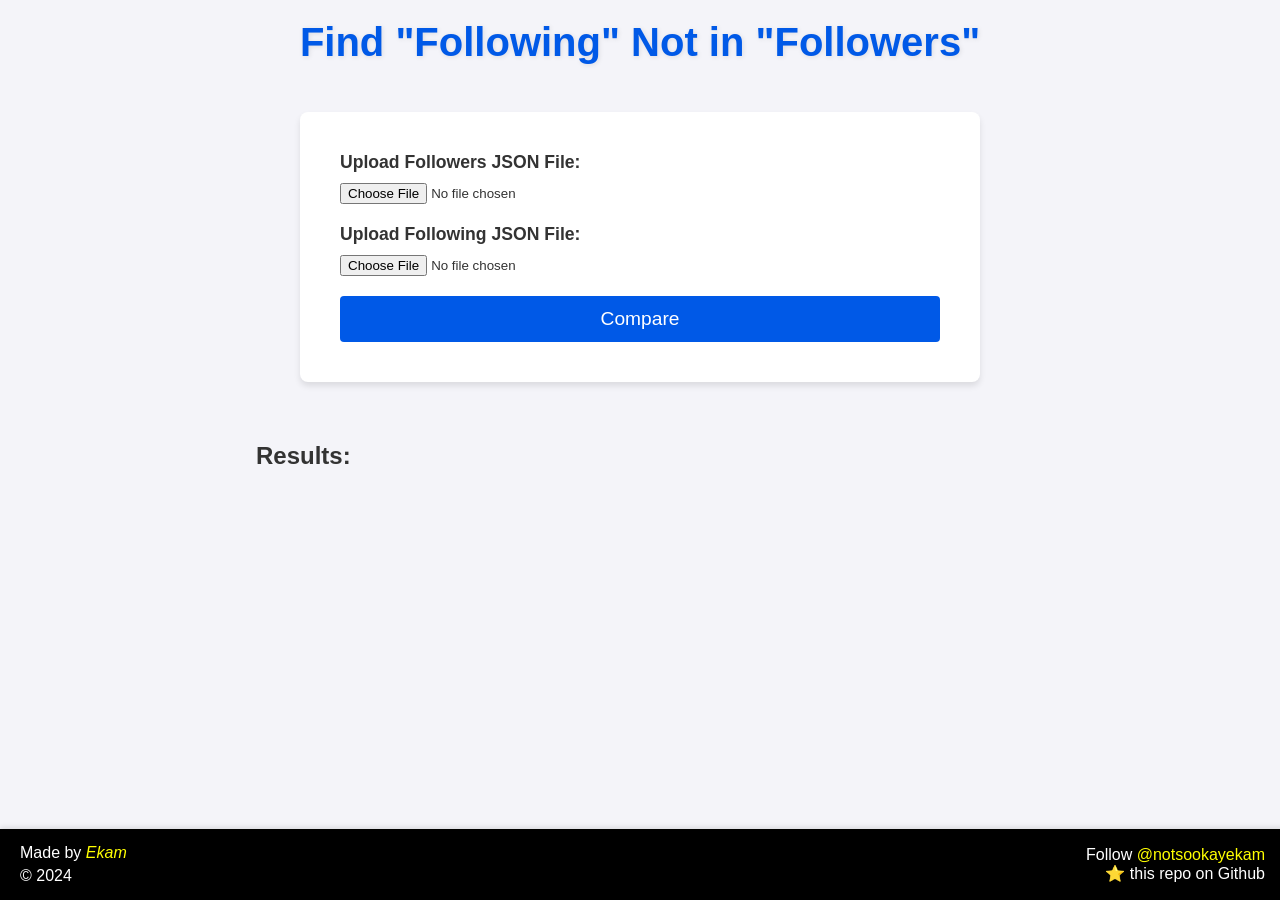
==== index.html @ 1a71e2f3 "Add files via upload" ====
<!DOCTYPE html>
<html lang="en">
  <head>
    <meta charset="UTF-8" />
    <meta name="viewport" content="width=device-width, initial-scale=1.0" />
    <title>Find Following Not in Followers</title>
    <style>
      /* General styles */
      body {
        font-family: "Arial", sans-serif;
        background-color: #f4f4f9;
        margin: 0;
        padding: 0;
        color: #333;
        min-height: 100vh;
        display: flex;
        flex-direction: column;
      }

      h1 {
        text-align: center;
        margin-top: 20px;
        font-size: 2.5rem;
        color: #0059e7;
        text-shadow: 1px 1px 5px rgba(0, 0, 0, 0.1);
      }

      .upload-section {
        background-color: #fff;
        padding: 40px;
        border-radius: 8px;
        box-shadow: 0 4px 6px rgba(0, 0, 0, 0.1);
        margin: 20px auto;
        width: 60%;
        max-width: 600px;
      }

      .upload-section label {
        font-size: 1.1rem;
        font-weight: bold;
        display: block;
        margin-bottom: 10px;
      }

      .upload-section input[type="file"] {
        width: 95%;
        border: none;
        margin-bottom: 20px;
        background-color: #ffffff;
      }

      .upload-section button {
        width: 100%;
        padding: 12px;
        background-color: #0059e7;
        color: white;
        border: none;
        border-radius: 4px;
        font-size: 1.2rem;
        cursor: pointer;
        transition: background-color 0.3s ease;
      }

      .upload-section button:hover {
        background-color: #00ab22;
      }

      /* Result section styles */
      #results {
        width: 60%;
        margin: 20px auto;
        padding-bottom: 50px;
      }

      #resultList {
        list-style-type: none;
        padding: 0;
      }

      .result-list li {
        background-color: #ffffff;
        margin: 10px 0;
        padding: 15px;
        border: 1px solid #ddd;
        border-radius: 8px;
        display: flex;
        align-items: center;
        font-size: 1.1rem;
        box-shadow: 0 2px 4px rgba(0, 0, 0, 0.1);
      }

      .result-list li a {
        text-decoration: none;
        color: #4a90e2;
        transition: color 0.3s ease;
      }

      .result-list li a:hover {
        color: #357ab7;
      }

      .result-list li::before {
        content: attr(data-index);
        font-weight: bold;
        margin-right: 15px;
        color: #999;
      }

      /* Footer Styles */
      .footer {
        position: fixed;
        bottom: 0;
        width: 100%;
        background-color: black;
        color: white;
        padding: 15px 20px;
        display: flex;
        justify-content: space-between;
        align-items: center;
        font-size: 1rem;
        box-shadow: 0 -2px 5px rgba(0, 0, 0, 0.1);
      }

      .footer div.right {
        text-align: right;
        margin-right: 35px;
      }

      .footer a {
        color: #fff;
        text-decoration: none;
        transition: color 0.3s ease;
      }

      .footer a:hover {
        color: #4a90e2;
      }

      /* Responsiveness */
      @media (max-width: 768px) {
        .upload-section {
          width: 90%;
        }

        #results {
          width: 90%;
        }

        .footer {
          font-size: 0.9rem;
        }
      }
    </style>
  </head>
  <body>
    <h1>Find "Following" Not in "Followers"</h1>
    <div class="upload-section">
      <label for="followersFile">Upload Followers JSON File:</label>
      <input type="file" id="followersFile" accept="application/json" />

      <label for="followingFile">Upload Following JSON File:</label>
      <input type="file" id="followingFile" accept="application/json" />

      <button id="compareBtn">Compare</button>
    </div>
    <div id="results">
      <h2>Results:</h2>
      <ul id="resultList" class="result-list"></ul>
    </div>

    <script>
      document.getElementById("compareBtn").addEventListener("click", () => {
        const followersFile = document.getElementById("followersFile").files[0];
        const followingFile = document.getElementById("followingFile").files[0];

        if (!followersFile || !followingFile) {
          alert("Please upload both JSON files.");
          return;
        }

        // Function to read file and parse JSON
        const readFile = (file) => {
          return new Promise((resolve, reject) => {
            const reader = new FileReader();
            reader.onload = (event) => {
              try {
                const data = JSON.parse(event.target.result);
                resolve(data);
              } catch (error) {
                reject("Invalid JSON structure.");
              }
            };
            reader.onerror = (error) => reject(error);
            reader.readAsText(file);
          });
        };

        // Process files
        Promise.all([readFile(followersFile), readFile(followingFile)])
          .then(([followersData, followingData]) => {
            // Debugging: Log the raw data
            console.log("Followers Data:", followersData);
            console.log("Following Data:", followingData);

            // Extract usernames from followers and following
            const extractUsernames = (data, key) => {
              if (!data || !Array.isArray(data)) {
                throw new Error("Invalid data structure in JSON file.");
              }
              return data.flatMap((item) => {
                if (!item[key] || !Array.isArray(item[key])) {
                  throw new Error(
                    `Missing or invalid key "${key}" in an item.`
                  );
                }
                return item[key].map((entry) => entry.value);
              });
            };

            try {
              const followers = new Set(
                extractUsernames(followersData, "string_list_data")
              );
              const following = extractUsernames(
                followingData.relationships_following,
                "string_list_data"
              );

              // Find "following" who are not in "followers"
              const notFollowers = following.filter(
                (username) => !followers.has(username)
              );

              // Sort the results alphabetically
              notFollowers.sort();

              // Display results with numbering
              const resultList = document.getElementById("resultList");
              resultList.innerHTML = ""; // Clear previous results

              if (notFollowers.length === 0) {
                resultList.innerHTML =
                  '<li>All "following" are also "followers".</li>';
              } else {
                notFollowers.forEach((username, index) => {
                  const listItem = document.createElement("li");
                  listItem.setAttribute("data-index", index + 1);
                  const link = document.createElement("a");
                  link.href = `https://www.instagram.com/${username}`;
                  link.target = "_blank"; // Open in a new tab
                  link.textContent = `https://www.instagram.com/${username}`;
                  listItem.appendChild(link);
                  resultList.appendChild(listItem);
                });
              }
            } catch (error) {
              alert("Error processing JSON data. " + error.message);
            }
          })
          .catch((error) => {
            alert(
              "Failed to process files. Please ensure they are valid JSON."
            );
          });
      });
    </script>

    <!-- Footer Section -->
    <!-- Footer Section -->
    <div class="footer">
      <div>
        <p style="padding-bottom: 5px; margin: 0%">
          Made by <i style="color: yellow">Ekam</i>
        </p>
        © 2024
      </div>
      <div class="right">
        Follow
        <a
          href="https://www.instagram.com/notsookayekam"
          target="_blank"
          style="color: yellow"
          >@notsookayekam</a
        ><br />
        <a
          href="https://github.com/Ekam-Bitt/following-not-followers"
          target="_blank"
          >⭐️ this repo on Github</a
        >
      </div>
    </div>
  </body>
</html>
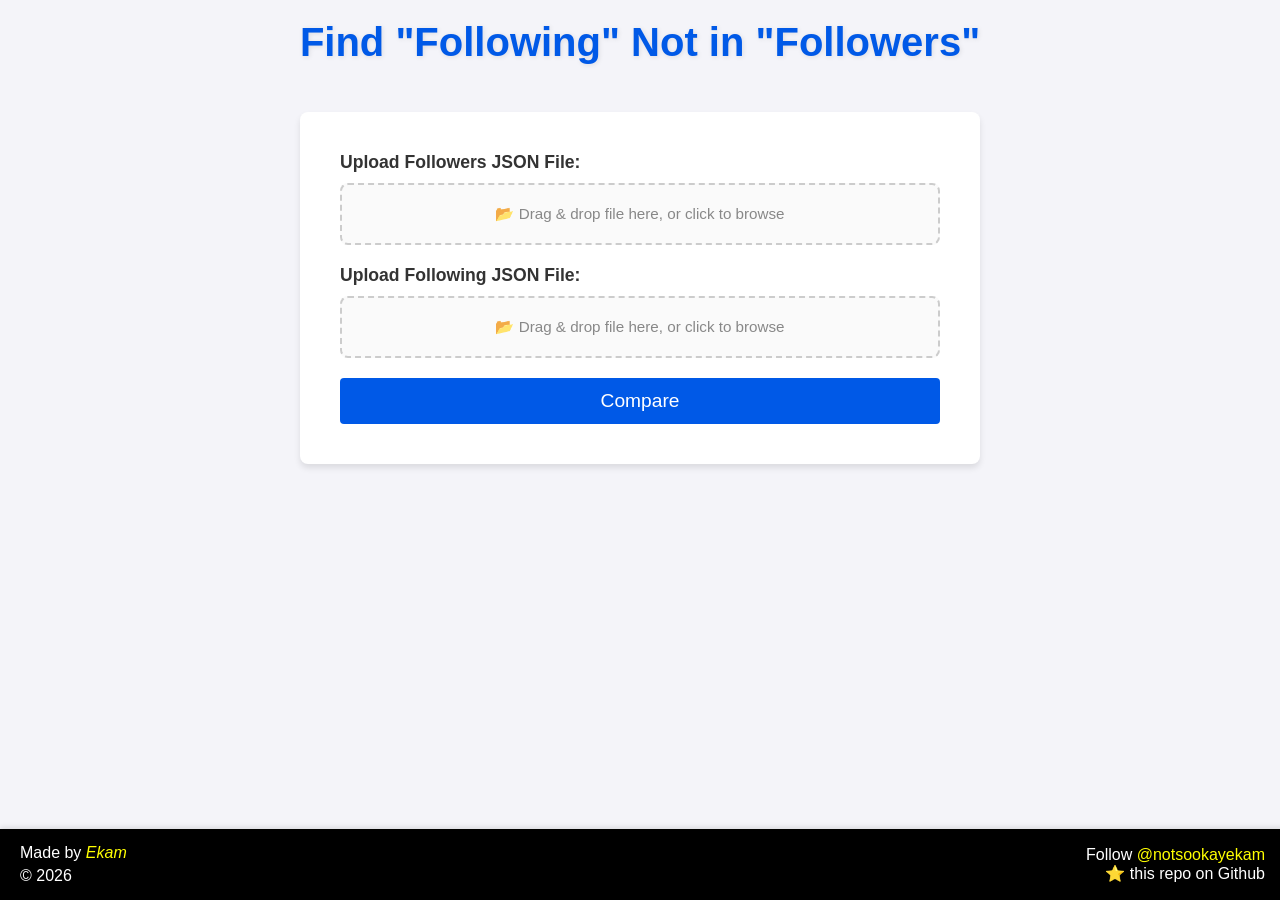
==== commit 887a8049: "feat: enhance comparison robustness and UI/UX - Added auto-detection for JSON structure (recursive s" ====
--- a/index.html
+++ b/index.html
@@ -1,293 +1,546 @@
 <!DOCTYPE html>
 <html lang="en">
-  <head>
-    <meta charset="UTF-8" />
-    <meta name="viewport" content="width=device-width, initial-scale=1.0" />
-    <title>Find Following Not in Followers</title>
-    <style>
-      /* General styles */
-      body {
-        font-family: "Arial", sans-serif;
-        background-color: #f4f4f9;
-        margin: 0;
-        padding: 0;
-        color: #333;
-        min-height: 100vh;
-        display: flex;
-        flex-direction: column;
-      }
-
-      h1 {
-        text-align: center;
-        margin-top: 20px;
-        font-size: 2.5rem;
-        color: #0059e7;
-        text-shadow: 1px 1px 5px rgba(0, 0, 0, 0.1);
-      }
-
+
+<head>
+  <meta charset="UTF-8" />
+  <meta name="viewport" content="width=device-width, initial-scale=1.0" />
+  <title>Find Following Not in Followers</title>
+  <style>
+    /* General styles */
+    body {
+      font-family: "Arial", sans-serif;
+      background-color: #f4f4f9;
+      margin: 0;
+      padding: 0;
+      color: #333;
+      min-height: 100vh;
+      display: flex;
+      flex-direction: column;
+    }
+
+    h1 {
+      text-align: center;
+      margin-top: 20px;
+      font-size: 2.5rem;
+      color: #0059e7;
+      text-shadow: 1px 1px 5px rgba(0, 0, 0, 0.1);
+    }
+
+    .upload-section {
+      background-color: #fff;
+      padding: 40px;
+      border-radius: 8px;
+      box-shadow: 0 4px 6px rgba(0, 0, 0, 0.1);
+      margin: 20px auto;
+      width: 60%;
+      max-width: 600px;
+    }
+
+    .upload-section label {
+      font-size: 1.1rem;
+      font-weight: bold;
+      display: block;
+      margin-bottom: 10px;
+    }
+
+    /* Drop zone styles */
+    .drop-zone {
+      border: 2px dashed #ccc;
+      border-radius: 8px;
+      padding: 20px;
+      text-align: center;
+      cursor: pointer;
+      margin-bottom: 20px;
+      transition: all 0.3s ease;
+      background-color: #fafafa;
+      color: #888;
+      font-size: 0.95rem;
+    }
+
+    .drop-zone:hover {
+      border-color: #0059e7;
+      background-color: #f0f5ff;
+    }
+
+    .drop-zone.drag-over {
+      border-color: #00ab22;
+      background-color: #f0fff4;
+      color: #00ab22;
+    }
+
+    .drop-zone.has-file {
+      border-color: #0059e7;
+      background-color: #f0f5ff;
+      color: #0059e7;
+      font-weight: bold;
+    }
+
+    .drop-zone input[type="file"] {
+      display: none;
+    }
+
+    .upload-section button {
+      width: 100%;
+      padding: 12px;
+      background-color: #0059e7;
+      color: white;
+      border: none;
+      border-radius: 4px;
+      font-size: 1.2rem;
+      cursor: pointer;
+      transition: background-color 0.3s ease;
+    }
+
+    .upload-section button:hover {
+      background-color: #00ab22;
+    }
+
+    .upload-section button:disabled {
+      background-color: #999;
+      cursor: not-allowed;
+    }
+
+
+
+    /* Result section styles */
+    #results {
+      display: none;
+      width: 60%;
+      margin: 20px auto;
+      padding-bottom: 80px;
+    }
+
+    /* Count banner */
+    .count-banner {
+      background-color: #0059e7;
+      color: white;
+      padding: 15px 20px;
+      border-radius: 8px;
+      font-size: 1.2rem;
+      font-weight: bold;
+      text-align: center;
+      margin-bottom: 15px;
+      box-shadow: 0 2px 4px rgba(0, 0, 0, 0.15);
+    }
+
+    /* Search box */
+    .search-box {
+      width: 100%;
+      padding: 12px 15px;
+      border: 2px solid #ddd;
+      border-radius: 8px;
+      font-size: 1rem;
+      margin-bottom: 15px;
+      box-sizing: border-box;
+      transition: border-color 0.3s ease;
+    }
+
+    .search-box:focus {
+      outline: none;
+      border-color: #0059e7;
+    }
+
+    .search-info {
+      text-align: center;
+      color: #888;
+      font-size: 0.9rem;
+      margin-bottom: 10px;
+    }
+
+    #resultList {
+      list-style-type: none;
+      padding: 0;
+    }
+
+    .result-list li {
+      background-color: #ffffff;
+      margin: 10px 0;
+      padding: 15px;
+      border: 1px solid #ddd;
+      border-radius: 8px;
+      display: flex;
+      align-items: center;
+      font-size: 1.1rem;
+      box-shadow: 0 2px 4px rgba(0, 0, 0, 0.1);
+    }
+
+    .result-list li a {
+      text-decoration: none;
+      color: #4a90e2;
+      transition: color 0.3s ease;
+    }
+
+    .result-list li a:hover {
+      color: #357ab7;
+    }
+
+    .result-list li::before {
+      content: attr(data-index);
+      font-weight: bold;
+      margin-right: 15px;
+      color: #999;
+    }
+
+    /* Error banner */
+    .error-banner {
+      background-color: #ff4444;
+      color: white;
+      padding: 15px 20px;
+      border-radius: 8px;
+      font-size: 1rem;
+      text-align: center;
+      margin: 15px auto;
+      width: 60%;
+      max-width: 600px;
+      display: none;
+    }
+
+    /* Footer Styles */
+    .footer {
+      position: fixed;
+      bottom: 0;
+      width: 100%;
+      background-color: black;
+      color: white;
+      padding: 15px 20px;
+      display: flex;
+      justify-content: space-between;
+      align-items: center;
+      font-size: 1rem;
+      box-shadow: 0 -2px 5px rgba(0, 0, 0, 0.1);
+    }
+
+    .footer div.right {
+      text-align: right;
+      margin-right: 35px;
+    }
+
+    .footer a {
+      color: #fff;
+      text-decoration: none;
+      transition: color 0.3s ease;
+    }
+
+    .footer a:hover {
+      color: #4a90e2;
+    }
+
+    /* Responsiveness */
+    @media (max-width: 768px) {
       .upload-section {
-        background-color: #fff;
-        padding: 40px;
-        border-radius: 8px;
-        box-shadow: 0 4px 6px rgba(0, 0, 0, 0.1);
-        margin: 20px auto;
-        width: 60%;
-        max-width: 600px;
-      }
-
-      .upload-section label {
-        font-size: 1.1rem;
-        font-weight: bold;
-        display: block;
-        margin-bottom: 10px;
-      }
-
-      .upload-section input[type="file"] {
-        width: 95%;
-        border: none;
-        margin-bottom: 20px;
-        background-color: #ffffff;
-      }
-
-      .upload-section button {
-        width: 100%;
-        padding: 12px;
-        background-color: #0059e7;
-        color: white;
-        border: none;
-        border-radius: 4px;
-        font-size: 1.2rem;
-        cursor: pointer;
-        transition: background-color 0.3s ease;
-      }
-
-      .upload-section button:hover {
-        background-color: #00ab22;
-      }
-
-      /* Result section styles */
+        width: 90%;
+      }
+
       #results {
-        width: 60%;
-        margin: 20px auto;
-        padding-bottom: 50px;
-      }
-
-      #resultList {
-        list-style-type: none;
-        padding: 0;
-      }
-
-      .result-list li {
-        background-color: #ffffff;
-        margin: 10px 0;
-        padding: 15px;
-        border: 1px solid #ddd;
-        border-radius: 8px;
-        display: flex;
-        align-items: center;
-        font-size: 1.1rem;
-        box-shadow: 0 2px 4px rgba(0, 0, 0, 0.1);
-      }
-
-      .result-list li a {
-        text-decoration: none;
-        color: #4a90e2;
-        transition: color 0.3s ease;
-      }
-
-      .result-list li a:hover {
-        color: #357ab7;
-      }
-
-      .result-list li::before {
-        content: attr(data-index);
-        font-weight: bold;
-        margin-right: 15px;
-        color: #999;
-      }
-
-      /* Footer Styles */
+        width: 90%;
+      }
+
+      .error-banner {
+        width: 90%;
+      }
+
       .footer {
-        position: fixed;
-        bottom: 0;
-        width: 100%;
-        background-color: black;
-        color: white;
-        padding: 15px 20px;
-        display: flex;
-        justify-content: space-between;
-        align-items: center;
-        font-size: 1rem;
-        box-shadow: 0 -2px 5px rgba(0, 0, 0, 0.1);
-      }
-
-      .footer div.right {
-        text-align: right;
-        margin-right: 35px;
-      }
-
-      .footer a {
-        color: #fff;
-        text-decoration: none;
-        transition: color 0.3s ease;
-      }
-
-      .footer a:hover {
-        color: #4a90e2;
-      }
-
-      /* Responsiveness */
-      @media (max-width: 768px) {
-        .upload-section {
-          width: 90%;
-        }
-
-        #results {
-          width: 90%;
-        }
-
-        .footer {
-          font-size: 0.9rem;
-        }
-      }
-    </style>
-  </head>
-  <body>
-    <h1>Find "Following" Not in "Followers"</h1>
-    <div class="upload-section">
-      <label for="followersFile">Upload Followers JSON File:</label>
+        font-size: 0.9rem;
+      }
+    }
+  </style>
+</head>
+
+<body>
+  <h1>Find "Following" Not in "Followers"</h1>
+  <div class="upload-section">
+    <label>Upload Followers JSON File:</label>
+    <div class="drop-zone" id="followersDropZone">
+      📂 Drag & drop file here, or click to browse
       <input type="file" id="followersFile" accept="application/json" />
-
-      <label for="followingFile">Upload Following JSON File:</label>
+    </div>
+
+    <label>Upload Following JSON File:</label>
+    <div class="drop-zone" id="followingDropZone">
+      📂 Drag & drop file here, or click to browse
       <input type="file" id="followingFile" accept="application/json" />
-
-      <button id="compareBtn">Compare</button>
     </div>
-    <div id="results">
-      <h2>Results:</h2>
-      <ul id="resultList" class="result-list"></ul>
+
+    <button id="compareBtn">Compare</button>
+  </div>
+
+  <div class="error-banner" id="errorBanner"></div>
+
+
+
+  <div id="results">
+    <div class="count-banner" id="countBanner"></div>
+    <input type="text" class="search-box" id="searchBox" placeholder="🔍 Search usernames…" />
+    <div class="search-info" id="searchInfo"></div>
+    <ul id="resultList" class="result-list"></ul>
+  </div>
+
+  <script>
+    // ──────────────────────────────────────
+    // Drag & drop setup
+    // ──────────────────────────────────────
+    function setupDropZone(dropZoneId, inputId) {
+      const dropZone = document.getElementById(dropZoneId);
+      const input = document.getElementById(inputId);
+
+      // Create a span for the label text so we don't destroy
+      // the hidden input when updating the display text
+      const label = document.createElement("span");
+      label.textContent = dropZone.firstChild.textContent.trim();
+      dropZone.firstChild.replaceWith(label);
+
+      function setLabel(text) {
+        label.textContent = text;
+      }
+
+      // Click to browse (but not if clicking on the input itself)
+      dropZone.addEventListener("click", (e) => {
+        if (e.target !== input) input.click();
+      });
+
+      // When file chosen via browse dialog
+      input.addEventListener("change", () => {
+        if (input.files.length > 0) {
+          setLabel(`✅ ${input.files[0].name}`);
+          dropZone.classList.add("has-file");
+        }
+      });
+
+      // Drag events
+      dropZone.addEventListener("dragover", (e) => {
+        e.preventDefault();
+        dropZone.classList.add("drag-over");
+      });
+
+      dropZone.addEventListener("dragleave", () => {
+        dropZone.classList.remove("drag-over");
+      });
+
+      dropZone.addEventListener("drop", (e) => {
+        e.preventDefault();
+        dropZone.classList.remove("drag-over");
+        const file = e.dataTransfer.files[0];
+        if (file && file.type === "application/json") {
+          // Transfer dropped file to the hidden input
+          const dt = new DataTransfer();
+          dt.items.add(file);
+          input.files = dt.files;
+          setLabel(`✅ ${file.name}`);
+          dropZone.classList.add("has-file");
+        } else {
+          showError("Please drop a valid JSON file.");
+        }
+      });
+    }
+
+    setupDropZone("followersDropZone", "followersFile");
+    setupDropZone("followingDropZone", "followingFile");
+
+    // ──────────────────────────────────────
+    // Error display
+    // ──────────────────────────────────────
+    function showError(msg) {
+      const banner = document.getElementById("errorBanner");
+      banner.textContent = msg;
+      banner.style.display = "block";
+      setTimeout(() => (banner.style.display = "none"), 6000);
+    }
+
+    function hideError() {
+      document.getElementById("errorBanner").style.display = "none";
+    }
+
+    // ──────────────────────────────────────
+    // Auto-detect: find the array of items
+    // with string_list_data in any JSON shape
+    // ──────────────────────────────────────
+    function findItemsArray(data) {
+      // If data is already an array of objects with string_list_data, return it
+      if (Array.isArray(data)) {
+        if (data.length > 0 && data[0].string_list_data) {
+          return data;
+        }
+      }
+      // If data is an object, recursively search its values
+      if (data && typeof data === "object" && !Array.isArray(data)) {
+        for (const key of Object.keys(data)) {
+          const result = findItemsArray(data[key]);
+          if (result) return result;
+        }
+      }
+      return null;
+    }
+
+    // ──────────────────────────────────────
+    // Extract usernames from href (resilient)
+    // ──────────────────────────────────────
+    function extractUsernames(items) {
+      return items.flatMap((item) => {
+        if (!item.string_list_data || !Array.isArray(item.string_list_data)) {
+          return [];
+        }
+        return item.string_list_data.map((entry) => {
+          if (entry.href) {
+            try {
+              const url = new URL(entry.href);
+              const pathParts = url.pathname.split("/").filter(Boolean);
+              return pathParts[pathParts.length - 1];
+            } catch (_) { }
+          }
+          // Fallback
+          return entry.value || item.title;
+        });
+      });
+    }
+
+    // ──────────────────────────────────────
+    // Read a file and parse JSON
+    // ──────────────────────────────────────
+    function readFile(file) {
+      return new Promise((resolve, reject) => {
+        const reader = new FileReader();
+        reader.onload = (event) => {
+          try {
+            const data = JSON.parse(event.target.result);
+            resolve(data);
+          } catch (error) {
+            reject(`"${file.name}" is not valid JSON.`);
+          }
+        };
+        reader.onerror = () => reject(`Failed to read "${file.name}".`);
+        reader.readAsText(file);
+      });
+    }
+
+    // ──────────────────────────────────────
+    // Search / filter
+    // ──────────────────────────────────────
+    let allResults = [];
+
+    document.getElementById("searchBox").addEventListener("input", (e) => {
+      const query = e.target.value.toLowerCase();
+      renderResults(allResults.filter((u) => u.toLowerCase().includes(query)));
+    });
+
+    function renderResults(list) {
+      const resultList = document.getElementById("resultList");
+      const searchInfo = document.getElementById("searchInfo");
+      resultList.innerHTML = "";
+
+      if (list.length === 0) {
+        resultList.innerHTML = '<li>No matches found.</li>';
+        searchInfo.textContent = "";
+        return;
+      }
+
+      if (list.length !== allResults.length) {
+        searchInfo.textContent = `Showing ${list.length} of ${allResults.length}`;
+      } else {
+        searchInfo.textContent = "";
+      }
+
+      list.forEach((username, index) => {
+        const listItem = document.createElement("li");
+        listItem.setAttribute("data-index", index + 1);
+        const link = document.createElement("a");
+        link.href = `https://www.instagram.com/${username}`;
+        link.target = "_blank";
+        link.textContent = `https://www.instagram.com/${username}`;
+        listItem.appendChild(link);
+        resultList.appendChild(listItem);
+      });
+    }
+
+    // ──────────────────────────────────────
+    // Compare logic
+    // ──────────────────────────────────────
+    document.getElementById("compareBtn").addEventListener("click", async () => {
+      const followersFile = document.getElementById("followersFile").files[0];
+      const followingFile = document.getElementById("followingFile").files[0];
+
+      if (!followersFile || !followingFile) {
+        showError("Please upload both JSON files.");
+        return;
+      }
+
+      // UI: hide previous results
+      hideError();
+      const btn = document.getElementById("compareBtn");
+      const resultsDiv = document.getElementById("results");
+      btn.disabled = true;
+      resultsDiv.style.display = "none";
+
+      try {
+        const [followersData, followingData] = await Promise.all([
+          readFile(followersFile),
+          readFile(followingFile),
+        ]);
+
+        // Auto-detect the items array in each file
+        const followersItems = findItemsArray(followersData);
+        if (!followersItems) {
+          throw new Error(
+            `Could not find user data in "${followersFile.name}". Expected an array of items with "string_list_data".`
+          );
+        }
+
+        const followingItems = findItemsArray(followingData);
+        if (!followingItems) {
+          throw new Error(
+            `Could not find user data in "${followingFile.name}". Expected an array of items with "string_list_data".`
+          );
+        }
+
+        const followers = new Set(extractUsernames(followersItems));
+        const following = extractUsernames(followingItems);
+
+        // Find "following" who are not in "followers"
+        const notFollowers = following
+          .filter((username) => !followers.has(username))
+          .sort();
+
+        // Remove duplicates
+        allResults = [...new Set(notFollowers)];
+
+        // Show results
+        resultsDiv.style.display = "block";
+
+        // Count banner
+        const countBanner = document.getElementById("countBanner");
+        if (allResults.length === 0) {
+          countBanner.textContent = '🎉 All "following" are also "followers"!';
+          countBanner.style.backgroundColor = "#00ab22";
+        } else {
+          countBanner.textContent = `${allResults.length} account${allResults.length === 1 ? "" : "s"} don't follow you back`;
+          countBanner.style.backgroundColor = "#0059e7";
+        }
+
+        // Clear search and render
+        document.getElementById("searchBox").value = "";
+        renderResults(allResults);
+      } catch (error) {
+        showError(error.message || error);
+      } finally {
+        btn.disabled = false;
+      }
+    });
+  </script>
+
+  <!-- Footer Section -->
+  <div class="footer">
+    <div>
+      <p style="padding-bottom: 5px; margin: 0%">
+        Made by <i style="color: yellow">Ekam</i>
+      </p>
+      ©
+      <script>document.write(new Date().getFullYear())</script>
     </div>
-
-    <script>
-      document.getElementById("compareBtn").addEventListener("click", () => {
-        const followersFile = document.getElementById("followersFile").files[0];
-        const followingFile = document.getElementById("followingFile").files[0];
-
-        if (!followersFile || !followingFile) {
-          alert("Please upload both JSON files.");
-          return;
-        }
-
-        // Function to read file and parse JSON
-        const readFile = (file) => {
-          return new Promise((resolve, reject) => {
-            const reader = new FileReader();
-            reader.onload = (event) => {
-              try {
-                const data = JSON.parse(event.target.result);
-                resolve(data);
-              } catch (error) {
-                reject("Invalid JSON structure.");
-              }
-            };
-            reader.onerror = (error) => reject(error);
-            reader.readAsText(file);
-          });
-        };
-
-        // Process files
-        Promise.all([readFile(followersFile), readFile(followingFile)])
-          .then(([followersData, followingData]) => {
-            // Debugging: Log the raw data
-            console.log("Followers Data:", followersData);
-            console.log("Following Data:", followingData);
-
-            // Extract usernames from followers and following
-            const extractUsernames = (data, key) => {
-              if (!data || !Array.isArray(data)) {
-                throw new Error("Invalid data structure in JSON file.");
-              }
-              return data.flatMap((item) => {
-                if (!item[key] || !Array.isArray(item[key])) {
-                  throw new Error(
-                    `Missing or invalid key "${key}" in an item.`
-                  );
-                }
-                return item[key].map((entry) => entry.value);
-              });
-            };
-
-            try {
-              const followers = new Set(
-                extractUsernames(followersData, "string_list_data")
-              );
-              const following = extractUsernames(
-                followingData.relationships_following,
-                "string_list_data"
-              );
-
-              // Find "following" who are not in "followers"
-              const notFollowers = following.filter(
-                (username) => !followers.has(username)
-              );
-
-              // Sort the results alphabetically
-              notFollowers.sort();
-
-              // Display results with numbering
-              const resultList = document.getElementById("resultList");
-              resultList.innerHTML = ""; // Clear previous results
-
-              if (notFollowers.length === 0) {
-                resultList.innerHTML =
-                  '<li>All "following" are also "followers".</li>';
-              } else {
-                notFollowers.forEach((username, index) => {
-                  const listItem = document.createElement("li");
-                  listItem.setAttribute("data-index", index + 1);
-                  const link = document.createElement("a");
-                  link.href = `https://www.instagram.com/${username}`;
-                  link.target = "_blank"; // Open in a new tab
-                  link.textContent = `https://www.instagram.com/${username}`;
-                  listItem.appendChild(link);
-                  resultList.appendChild(listItem);
-                });
-              }
-            } catch (error) {
-              alert("Error processing JSON data. " + error.message);
-            }
-          })
-          .catch((error) => {
-            alert(
-              "Failed to process files. Please ensure they are valid JSON."
-            );
-          });
-      });
-    </script>
-
-    <!-- Footer Section -->
-    <!-- Footer Section -->
-    <div class="footer">
-      <div>
-        <p style="padding-bottom: 5px; margin: 0%">
-          Made by <i style="color: yellow">Ekam</i>
-        </p>
-        © 2024
-      </div>
-      <div class="right">
-        Follow
-        <a
-          href="https://www.instagram.com/notsookayekam"
-          target="_blank"
-          style="color: yellow"
-          >@notsookayekam</a
-        ><br />
-        <a
-          href="https://github.com/Ekam-Bitt/following-not-followers"
-          target="_blank"
-          >⭐️ this repo on Github</a
-        >
-      </div>
+    <div class="right">
+      Follow
+      <a href="https://www.instagram.com/notsookayekam" target="_blank" style="color: yellow">@notsookayekam</a><br />
+      <a href="https://github.com/Ekam-Bitt/following-not-followers" target="_blank">⭐️ this repo on Github</a>
     </div>
-  </body>
-</html>
+  </div>
+</body>
+
+</html>
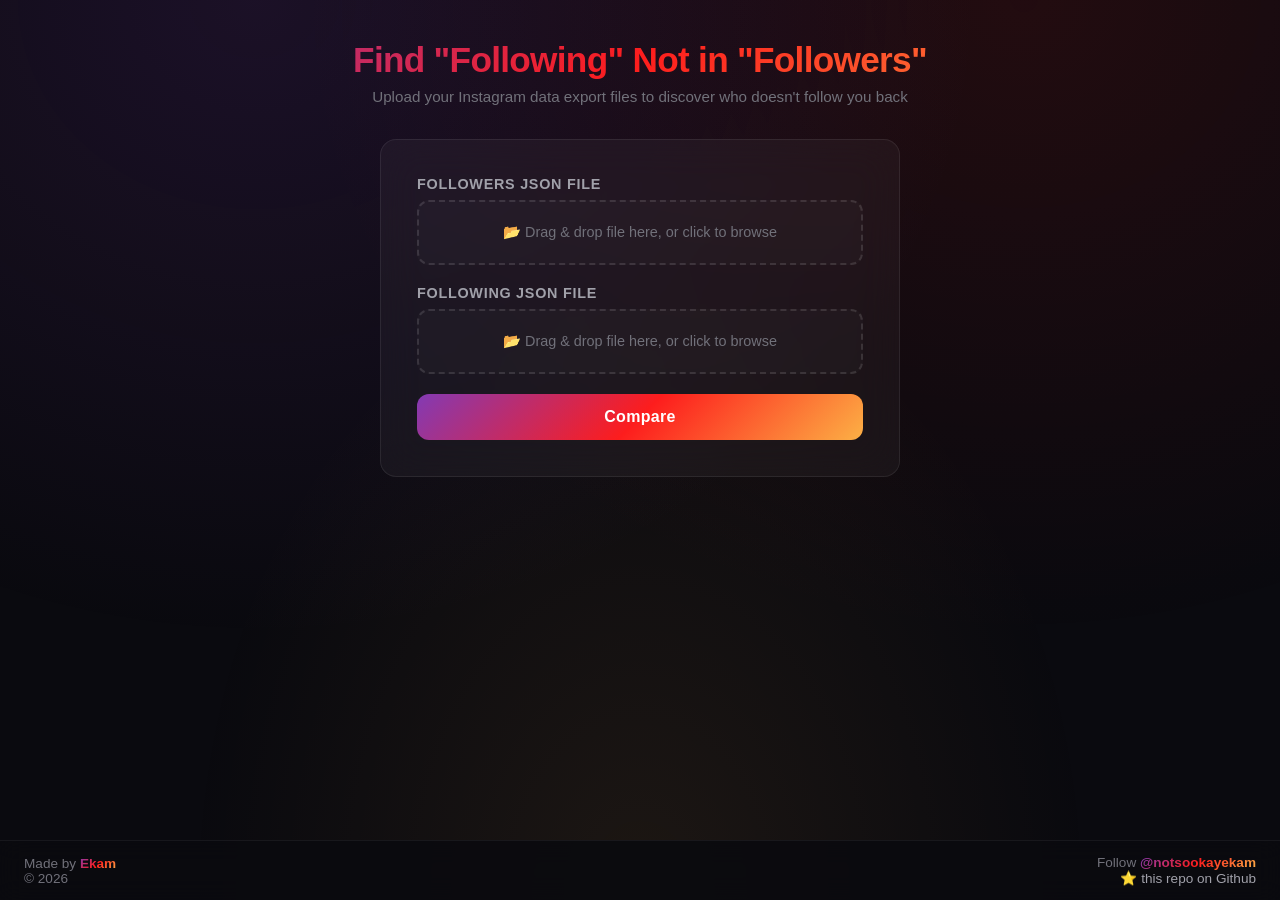
==== commit 86f97db8: "feat: add comprehensive UI styling for the application and include a favicon." ====
--- a/index.html
+++ b/index.html
@@ -5,257 +5,24 @@
   <meta charset="UTF-8" />
   <meta name="viewport" content="width=device-width, initial-scale=1.0" />
   <title>Find Following Not in Followers</title>
-  <style>
-    /* General styles */
-    body {
-      font-family: "Arial", sans-serif;
-      background-color: #f4f4f9;
-      margin: 0;
-      padding: 0;
-      color: #333;
-      min-height: 100vh;
-      display: flex;
-      flex-direction: column;
-    }
-
-    h1 {
-      text-align: center;
-      margin-top: 20px;
-      font-size: 2.5rem;
-      color: #0059e7;
-      text-shadow: 1px 1px 5px rgba(0, 0, 0, 0.1);
-    }
-
-    .upload-section {
-      background-color: #fff;
-      padding: 40px;
-      border-radius: 8px;
-      box-shadow: 0 4px 6px rgba(0, 0, 0, 0.1);
-      margin: 20px auto;
-      width: 60%;
-      max-width: 600px;
-    }
-
-    .upload-section label {
-      font-size: 1.1rem;
-      font-weight: bold;
-      display: block;
-      margin-bottom: 10px;
-    }
-
-    /* Drop zone styles */
-    .drop-zone {
-      border: 2px dashed #ccc;
-      border-radius: 8px;
-      padding: 20px;
-      text-align: center;
-      cursor: pointer;
-      margin-bottom: 20px;
-      transition: all 0.3s ease;
-      background-color: #fafafa;
-      color: #888;
-      font-size: 0.95rem;
-    }
-
-    .drop-zone:hover {
-      border-color: #0059e7;
-      background-color: #f0f5ff;
-    }
-
-    .drop-zone.drag-over {
-      border-color: #00ab22;
-      background-color: #f0fff4;
-      color: #00ab22;
-    }
-
-    .drop-zone.has-file {
-      border-color: #0059e7;
-      background-color: #f0f5ff;
-      color: #0059e7;
-      font-weight: bold;
-    }
-
-    .drop-zone input[type="file"] {
-      display: none;
-    }
-
-    .upload-section button {
-      width: 100%;
-      padding: 12px;
-      background-color: #0059e7;
-      color: white;
-      border: none;
-      border-radius: 4px;
-      font-size: 1.2rem;
-      cursor: pointer;
-      transition: background-color 0.3s ease;
-    }
-
-    .upload-section button:hover {
-      background-color: #00ab22;
-    }
-
-    .upload-section button:disabled {
-      background-color: #999;
-      cursor: not-allowed;
-    }
-
-
-
-    /* Result section styles */
-    #results {
-      display: none;
-      width: 60%;
-      margin: 20px auto;
-      padding-bottom: 80px;
-    }
-
-    /* Count banner */
-    .count-banner {
-      background-color: #0059e7;
-      color: white;
-      padding: 15px 20px;
-      border-radius: 8px;
-      font-size: 1.2rem;
-      font-weight: bold;
-      text-align: center;
-      margin-bottom: 15px;
-      box-shadow: 0 2px 4px rgba(0, 0, 0, 0.15);
-    }
-
-    /* Search box */
-    .search-box {
-      width: 100%;
-      padding: 12px 15px;
-      border: 2px solid #ddd;
-      border-radius: 8px;
-      font-size: 1rem;
-      margin-bottom: 15px;
-      box-sizing: border-box;
-      transition: border-color 0.3s ease;
-    }
-
-    .search-box:focus {
-      outline: none;
-      border-color: #0059e7;
-    }
-
-    .search-info {
-      text-align: center;
-      color: #888;
-      font-size: 0.9rem;
-      margin-bottom: 10px;
-    }
-
-    #resultList {
-      list-style-type: none;
-      padding: 0;
-    }
-
-    .result-list li {
-      background-color: #ffffff;
-      margin: 10px 0;
-      padding: 15px;
-      border: 1px solid #ddd;
-      border-radius: 8px;
-      display: flex;
-      align-items: center;
-      font-size: 1.1rem;
-      box-shadow: 0 2px 4px rgba(0, 0, 0, 0.1);
-    }
-
-    .result-list li a {
-      text-decoration: none;
-      color: #4a90e2;
-      transition: color 0.3s ease;
-    }
-
-    .result-list li a:hover {
-      color: #357ab7;
-    }
-
-    .result-list li::before {
-      content: attr(data-index);
-      font-weight: bold;
-      margin-right: 15px;
-      color: #999;
-    }
-
-    /* Error banner */
-    .error-banner {
-      background-color: #ff4444;
-      color: white;
-      padding: 15px 20px;
-      border-radius: 8px;
-      font-size: 1rem;
-      text-align: center;
-      margin: 15px auto;
-      width: 60%;
-      max-width: 600px;
-      display: none;
-    }
-
-    /* Footer Styles */
-    .footer {
-      position: fixed;
-      bottom: 0;
-      width: 100%;
-      background-color: black;
-      color: white;
-      padding: 15px 20px;
-      display: flex;
-      justify-content: space-between;
-      align-items: center;
-      font-size: 1rem;
-      box-shadow: 0 -2px 5px rgba(0, 0, 0, 0.1);
-    }
-
-    .footer div.right {
-      text-align: right;
-      margin-right: 35px;
-    }
-
-    .footer a {
-      color: #fff;
-      text-decoration: none;
-      transition: color 0.3s ease;
-    }
-
-    .footer a:hover {
-      color: #4a90e2;
-    }
-
-    /* Responsiveness */
-    @media (max-width: 768px) {
-      .upload-section {
-        width: 90%;
-      }
-
-      #results {
-        width: 90%;
-      }
-
-      .error-banner {
-        width: 90%;
-      }
-
-      .footer {
-        font-size: 0.9rem;
-      }
-    }
-  </style>
+  <link rel="icon" type="image/png" href="favicon.png" />
+  <link rel="stylesheet" href="style.css">
 </head>
 
 <body>
-  <h1>Find "Following" Not in "Followers"</h1>
+  <div class="header">
+    <h1>Find "Following" Not in "Followers"</h1>
+    <p>Upload your Instagram data export files to discover who doesn't follow you back</p>
+  </div>
+
   <div class="upload-section">
-    <label>Upload Followers JSON File:</label>
+    <label>Followers JSON File</label>
     <div class="drop-zone" id="followersDropZone">
       📂 Drag & drop file here, or click to browse
       <input type="file" id="followersFile" accept="application/json" />
     </div>
 
-    <label>Upload Following JSON File:</label>
+    <label>Following JSON File</label>
     <div class="drop-zone" id="followingDropZone">
       📂 Drag & drop file here, or click to browse
       <input type="file" id="followingFile" accept="application/json" />
@@ -266,13 +33,52 @@
 
   <div class="error-banner" id="errorBanner"></div>
 
-
-
   <div id="results">
     <div class="count-banner" id="countBanner"></div>
-    <input type="text" class="search-box" id="searchBox" placeholder="🔍 Search usernames…" />
+
+    <div class="toolbar">
+      <div class="search-wrapper">
+        <span class="search-icon"><svg width="16" height="16" viewBox="0 0 24 24" fill="none" stroke="currentColor"
+            stroke-width="1.5" stroke-linecap="round" stroke-linejoin="round">
+            <circle cx="11" cy="11" r="7" />
+            <line x1="16.5" y1="16.5" x2="21" y2="21" />
+          </svg></span>
+        <input type="text" class="search-box" id="searchBox" placeholder="Search usernames…" />
+      </div>
+
+      <!-- Sort Dropdown -->
+      <div class="dropdown-wrapper" id="sortDropdown">
+        <button class="toolbar-btn" id="sortBtn">
+          <span class="icon"><svg width="16" height="16" viewBox="0 0 24 24" fill="none" stroke="currentColor"
+              stroke-width="1.5" stroke-linecap="round" stroke-linejoin="round">
+              <line x1="4" y1="7" x2="20" y2="7" />
+              <line x1="4" y1="12" x2="16" y2="12" />
+              <line x1="4" y1="17" x2="12" y2="17" />
+            </svg></span>
+          <span id="sortLabel">Sort</span>
+          <span class="chevron">▼</span>
+        </button>
+        <div class="dropdown-menu" id="sortMenu">
+          <button class="dropdown-item selected" data-sort="username-asc">
+            <span class="check">✓</span> Username A → Z
+          </button>
+          <button class="dropdown-item" data-sort="username-desc">
+            <span class="check"></span> Username Z → A
+          </button>
+          <div class="dropdown-divider"></div>
+          <button class="dropdown-item" data-sort="date-newest">
+            <span class="check"></span> Follow Date (Newest)
+          </button>
+          <button class="dropdown-item" data-sort="date-oldest">
+            <span class="check"></span> Follow Date (Oldest)
+          </button>
+        </div>
+      </div>
+    </div>
+
     <div class="search-info" id="searchInfo"></div>
-    <ul id="resultList" class="result-list"></ul>
+
+    <ul id="resultList" class="card-grid"></ul>
   </div>
 
   <script>
@@ -283,8 +89,6 @@
       const dropZone = document.getElementById(dropZoneId);
       const input = document.getElementById(inputId);
 
-      // Create a span for the label text so we don't destroy
-      // the hidden input when updating the display text
       const label = document.createElement("span");
       label.textContent = dropZone.firstChild.textContent.trim();
       dropZone.firstChild.replaceWith(label);
@@ -293,12 +97,10 @@
         label.textContent = text;
       }
 
-      // Click to browse (but not if clicking on the input itself)
       dropZone.addEventListener("click", (e) => {
         if (e.target !== input) input.click();
       });
 
-      // When file chosen via browse dialog
       input.addEventListener("change", () => {
         if (input.files.length > 0) {
           setLabel(`✅ ${input.files[0].name}`);
@@ -306,7 +108,6 @@
         }
       });
 
-      // Drag events
       dropZone.addEventListener("dragover", (e) => {
         e.preventDefault();
         dropZone.classList.add("drag-over");
@@ -321,7 +122,6 @@
         dropZone.classList.remove("drag-over");
         const file = e.dataTransfer.files[0];
         if (file && file.type === "application/json") {
-          // Transfer dropped file to the hidden input
           const dt = new DataTransfer();
           dt.items.add(file);
           input.files = dt.files;
@@ -355,13 +155,11 @@
     // with string_list_data in any JSON shape
     // ──────────────────────────────────────
     function findItemsArray(data) {
-      // If data is already an array of objects with string_list_data, return it
       if (Array.isArray(data)) {
         if (data.length > 0 && data[0].string_list_data) {
           return data;
         }
       }
-      // If data is an object, recursively search its values
       if (data && typeof data === "object" && !Array.isArray(data)) {
         for (const key of Object.keys(data)) {
           const result = findItemsArray(data[key]);
@@ -372,23 +170,26 @@
     }
 
     // ──────────────────────────────────────
-    // Extract usernames from href (resilient)
-    // ──────────────────────────────────────
-    function extractUsernames(items) {
+    // Extract usernames + timestamps
+    // ──────────────────────────────────────
+    function extractUsernamesWithData(items) {
       return items.flatMap((item) => {
         if (!item.string_list_data || !Array.isArray(item.string_list_data)) {
           return [];
         }
         return item.string_list_data.map((entry) => {
+          let username = entry.value || item.title;
           if (entry.href) {
             try {
               const url = new URL(entry.href);
               const pathParts = url.pathname.split("/").filter(Boolean);
-              return pathParts[pathParts.length - 1];
+              username = pathParts[pathParts.length - 1];
             } catch (_) { }
           }
-          // Fallback
-          return entry.value || item.title;
+          return {
+            username,
+            timestamp: entry.timestamp || null,
+          };
         });
       });
     }
@@ -412,23 +213,188 @@
       });
     }
 
-    // ──────────────────────────────────────
-    // Search / filter
-    // ──────────────────────────────────────
-    let allResults = [];
-
-    document.getElementById("searchBox").addEventListener("input", (e) => {
-      const query = e.target.value.toLowerCase();
-      renderResults(allResults.filter((u) => u.toLowerCase().includes(query)));
+
+
+    // ──────────────────────────────────────
+    // Format timestamp to date string
+    // ──────────────────────────────────────
+    function formatDate(ts) {
+      if (!ts) return null;
+      const d = new Date(ts * 1000);
+      return d.toLocaleDateString("en-US", { month: "short", day: "numeric", year: "numeric" });
+    }
+
+    // ──────────────────────────────────────
+    // Instagram colors for fallback avatars
+    // ──────────────────────────────────────
+    const IG_GRADIENTS = [
+      "linear-gradient(135deg, #833ab4, #fd1d1d)",
+      "linear-gradient(135deg, #fd1d1d, #fcb045)",
+      "linear-gradient(135deg, #fcb045, #833ab4)",
+      "linear-gradient(135deg, #405de6, #833ab4)",
+      "linear-gradient(135deg, #e1306c, #fd1d1d)",
+      "linear-gradient(135deg, #833ab4, #c13584)",
+      "linear-gradient(135deg, #405de6, #5851db)",
+      "linear-gradient(135deg, #f77737, #fcb045)",
+    ];
+
+    function getGradient(username) {
+      let hash = 0;
+      for (let i = 0; i < username.length; i++) {
+        hash = username.charCodeAt(i) + ((hash << 5) - hash);
+      }
+      return IG_GRADIENTS[Math.abs(hash) % IG_GRADIENTS.length];
+    }
+
+    // ──────────────────────────────────────
+    // Build a profile card HTML
+    // ──────────────────────────────────────
+    function createProfileCard(userEntry) {
+      const { username, timestamp } = userEntry;
+      const card = document.createElement("li");
+      card.className = "profile-card";
+
+      const initial = username.charAt(0).toUpperCase();
+      const gradient = getGradient(username);
+      const followDate = formatDate(timestamp);
+
+      card.innerHTML = `
+        <div class="card-top">
+          <div class="avatar-wrapper">
+            <div class="avatar-ring">
+              <div class="avatar" style="background:${gradient}">${initial}</div>
+            </div>
+          </div>
+          <div class="user-info">
+            <span class="username">@${username}</span>
+          </div>
+        </div>
+        ${followDate ? `<div class="follow-date">Following since <span>${followDate}</span></div>` : ""}
+        <a class="visit-btn" href="https://www.instagram.com/${username}" target="_blank" rel="noopener noreferrer">
+          View Profile <span class="arrow">→</span>
+        </a>
+      `;
+
+      return card;
+    }
+
+    // ──────────────────────────────────────
+    // Search / filter / sort state
+    // ──────────────────────────────────────
+    let allResults = []; // array of { username, timestamp }
+    let currentSort = "username-asc";
+
+    // ──────────────────────────────────────
+    // Dropdown toggle logic
+    // ──────────────────────────────────────
+    function setupDropdown(btnId, menuId, onSelect, labelId) {
+      const btn = document.getElementById(btnId);
+      const menu = document.getElementById(menuId);
+
+      btn.addEventListener("click", (e) => {
+        e.stopPropagation();
+        // Close other dropdowns
+        document.querySelectorAll(".dropdown-menu.show").forEach((m) => {
+          if (m !== menu) {
+            m.classList.remove("show");
+            m.previousElementSibling?.classList.remove("open");
+          }
+        });
+        menu.classList.toggle("show");
+        btn.classList.toggle("open");
+      });
+
+      menu.querySelectorAll(".dropdown-item").forEach((item) => {
+        item.addEventListener("click", () => {
+          // Update selection UI
+          menu.querySelectorAll(".dropdown-item").forEach((i) => {
+            i.classList.remove("selected");
+            i.querySelector(".check").textContent = "";
+          });
+          item.classList.add("selected");
+          item.querySelector(".check").textContent = "✓";
+
+          // Update button label
+          const label = item.textContent.replace("✓", "").trim();
+          document.getElementById(labelId).textContent = label;
+          btn.classList.add("active");
+
+          // Close menu
+          menu.classList.remove("show");
+          btn.classList.remove("open");
+
+          // Trigger callback
+          onSelect(item.dataset.filter || item.dataset.sort);
+        });
+      });
+    }
+
+    // Close dropdowns when clicking outside
+    document.addEventListener("click", () => {
+      document.querySelectorAll(".dropdown-menu.show").forEach((m) => {
+        m.classList.remove("show");
+        m.previousElementSibling?.classList.remove("open");
+      });
     });
 
-    function renderResults(list) {
+    setupDropdown("sortBtn", "sortMenu", (value) => {
+      currentSort = value;
+      applyFilterSortSearch();
+    }, "sortLabel");
+
+    // ──────────────────────────────────────
+    // Sort logic
+    // ──────────────────────────────────────
+    function applySort(list) {
+      const sorted = [...list];
+      sorted.sort((a, b) => {
+        switch (currentSort) {
+          case "username-asc":
+            return a.username.localeCompare(b.username);
+          case "username-desc":
+            return b.username.localeCompare(a.username);
+          case "date-newest":
+            return (b.timestamp || 0) - (a.timestamp || 0);
+          case "date-oldest":
+            return (a.timestamp || 0) - (b.timestamp || 0);
+          default:
+            return 0;
+        }
+      });
+      return sorted;
+    }
+
+    // ──────────────────────────────────────
+    // Combined sort + search
+    // ──────────────────────────────────────
+    function applyFilterSortSearch() {
+      const query = document.getElementById("searchBox").value.toLowerCase();
+      let list = allResults;
+
+      // Search
+      if (query) {
+        list = list.filter((u) =>
+          u.username.toLowerCase().includes(query)
+        );
+      }
+
+      // Sort
+      list = applySort(list);
+
+      renderCards(list);
+    }
+
+    document.getElementById("searchBox").addEventListener("input", () => {
+      applyFilterSortSearch();
+    });
+
+    function renderCards(list) {
       const resultList = document.getElementById("resultList");
       const searchInfo = document.getElementById("searchInfo");
       resultList.innerHTML = "";
 
       if (list.length === 0) {
-        resultList.innerHTML = '<li>No matches found.</li>';
+        resultList.innerHTML = '<div class="no-results">No matches found.</div>';
         searchInfo.textContent = "";
         return;
       }
@@ -439,17 +405,13 @@
         searchInfo.textContent = "";
       }
 
-      list.forEach((username, index) => {
-        const listItem = document.createElement("li");
-        listItem.setAttribute("data-index", index + 1);
-        const link = document.createElement("a");
-        link.href = `https://www.instagram.com/${username}`;
-        link.target = "_blank";
-        link.textContent = `https://www.instagram.com/${username}`;
-        listItem.appendChild(link);
-        resultList.appendChild(listItem);
-      });
-    }
+      list.forEach((userEntry) => {
+        const card = createProfileCard(userEntry);
+        resultList.appendChild(card);
+      });
+    }
+
+
 
     // ──────────────────────────────────────
     // Compare logic
@@ -463,7 +425,6 @@
         return;
       }
 
-      // UI: hide previous results
       hideError();
       const btn = document.getElementById("compareBtn");
       const resultsDiv = document.getElementById("results");
@@ -476,7 +437,6 @@
           readFile(followingFile),
         ]);
 
-        // Auto-detect the items array in each file
         const followersItems = findItemsArray(followersData);
         if (!followersItems) {
           throw new Error(
@@ -491,33 +451,39 @@
           );
         }
 
-        const followers = new Set(extractUsernames(followersItems));
-        const following = extractUsernames(followingItems);
+        const followersSet = new Set(
+          extractUsernamesWithData(followersItems).map((e) => e.username)
+        );
+        const followingAll = extractUsernamesWithData(followingItems);
 
         // Find "following" who are not in "followers"
-        const notFollowers = following
-          .filter((username) => !followers.has(username))
-          .sort();
-
-        // Remove duplicates
-        allResults = [...new Set(notFollowers)];
+        const notFollowers = followingAll
+          .filter((entry) => !followersSet.has(entry.username))
+          .sort((a, b) => a.username.localeCompare(b.username));
+
+        // Deduplicate by username
+        const seen = new Set();
+        allResults = notFollowers.filter((entry) => {
+          if (seen.has(entry.username)) return false;
+          seen.add(entry.username);
+          return true;
+        });
 
         // Show results
         resultsDiv.style.display = "block";
 
-        // Count banner
         const countBanner = document.getElementById("countBanner");
         if (allResults.length === 0) {
           countBanner.textContent = '🎉 All "following" are also "followers"!';
-          countBanner.style.backgroundColor = "#00ab22";
+          countBanner.style.background = "linear-gradient(135deg, #059669, #10b981)";
         } else {
           countBanner.textContent = `${allResults.length} account${allResults.length === 1 ? "" : "s"} don't follow you back`;
-          countBanner.style.backgroundColor = "#0059e7";
-        }
-
-        // Clear search and render
+          countBanner.style.background = "linear-gradient(135deg, #833ab4, #fd1d1d, #fcb045)";
+        }
+
         document.getElementById("searchBox").value = "";
-        renderResults(allResults);
+
+        renderCards(allResults);
       } catch (error) {
         showError(error.message || error);
       } finally {
@@ -526,18 +492,18 @@
     });
   </script>
 
-  <!-- Footer Section -->
+  <!-- Footer -->
   <div class="footer">
     <div>
-      <p style="padding-bottom: 5px; margin: 0%">
-        Made by <i style="color: yellow">Ekam</i>
+      <p style="margin: 0;">
+        Made by <span class="ig-handle">Ekam</span>
       </p>
-      ©
-      <script>document.write(new Date().getFullYear())</script>
+      © <span id="footerYear"></span>
+      <script>document.getElementById("footerYear").textContent = new Date().getFullYear();</script>
     </div>
     <div class="right">
       Follow
-      <a href="https://www.instagram.com/notsookayekam" target="_blank" style="color: yellow">@notsookayekam</a><br />
+      <a href="https://www.instagram.com/notsookayekam" target="_blank" class="ig-handle">@notsookayekam</a><br />
       <a href="https://github.com/Ekam-Bitt/following-not-followers" target="_blank">⭐️ this repo on Github</a>
     </div>
   </div>
--- a/style.css
+++ b/style.css
@@ -0,0 +1,583 @@
+/* ── Reset & Base ──────────────────────── */
+* {
+  box-sizing: border-box;
+  margin: 0;
+  padding: 0;
+}
+
+body {
+  font-family: "Inter", -apple-system, BlinkMacSystemFont, sans-serif;
+  background-color: #0a0a0f;
+  color: #e4e4e7;
+  min-height: 100vh;
+  display: flex;
+  flex-direction: column;
+}
+
+/* ── Background Gradient Mesh ─────────── */
+body::before {
+  content: "";
+  position: fixed;
+  top: 0;
+  left: 0;
+  width: 100%;
+  height: 100%;
+  background:
+    radial-gradient(ellipse at 20% 0%, rgba(131, 58, 180, 0.15) 0%, transparent 50%),
+    radial-gradient(ellipse at 80% 0%, rgba(253, 29, 29, 0.1) 0%, transparent 50%),
+    radial-gradient(ellipse at 50% 100%, rgba(252, 176, 69, 0.08) 0%, transparent 50%);
+  pointer-events: none;
+  z-index: 0;
+}
+
+/* ── Header ────────────────────────────── */
+.header {
+  position: relative;
+  z-index: 1;
+  text-align: center;
+  padding: 40px 20px 10px;
+}
+
+.header h1 {
+  font-size: 2.2rem;
+  font-weight: 800;
+  background: linear-gradient(135deg, #833ab4, #fd1d1d, #fcb045);
+  -webkit-background-clip: text;
+  -webkit-text-fill-color: transparent;
+  background-clip: text;
+  letter-spacing: -0.02em;
+}
+
+.header p {
+  color: #71717a;
+  margin-top: 8px;
+  font-size: 0.95rem;
+}
+
+/* ── Upload Section ────────────────────── */
+.upload-section {
+  position: relative;
+  z-index: 1;
+  background: rgba(255, 255, 255, 0.04);
+  backdrop-filter: blur(20px);
+  border: 1px solid rgba(255, 255, 255, 0.08);
+  padding: 36px;
+  border-radius: 16px;
+  margin: 24px auto;
+  width: 90%;
+  max-width: 520px;
+}
+
+.upload-section label {
+  font-size: 0.9rem;
+  font-weight: 600;
+  display: block;
+  margin-bottom: 8px;
+  color: #a1a1aa;
+  text-transform: uppercase;
+  letter-spacing: 0.05em;
+}
+
+/* ── Drop Zone ─────────────────────────── */
+.drop-zone {
+  border: 2px dashed rgba(255, 255, 255, 0.12);
+  border-radius: 12px;
+  padding: 22px;
+  text-align: center;
+  cursor: pointer;
+  margin-bottom: 20px;
+  transition: all 0.3s ease;
+  background: rgba(255, 255, 255, 0.02);
+  color: #71717a;
+  font-size: 0.9rem;
+}
+
+.drop-zone:hover {
+  border-color: rgba(131, 58, 180, 0.5);
+  background: rgba(131, 58, 180, 0.05);
+}
+
+.drop-zone.drag-over {
+  border-color: #fcb045;
+  background: rgba(252, 176, 69, 0.08);
+  color: #fcb045;
+}
+
+.drop-zone.has-file {
+  border-color: rgba(131, 58, 180, 0.6);
+  background: rgba(131, 58, 180, 0.08);
+  color: #c084fc;
+  font-weight: 600;
+}
+
+.drop-zone input[type="file"] {
+  display: none;
+}
+
+/* ── Compare Button ────────────────────── */
+.upload-section button {
+  width: 100%;
+  padding: 14px;
+  background: linear-gradient(135deg, #833ab4, #fd1d1d, #fcb045);
+  color: white;
+  border: none;
+  border-radius: 12px;
+  font-size: 1rem;
+  font-weight: 700;
+  cursor: pointer;
+  transition: all 0.3s ease;
+  letter-spacing: 0.02em;
+  position: relative;
+  overflow: hidden;
+}
+
+.upload-section button::before {
+  content: "";
+  position: absolute;
+  inset: 0;
+  background: rgba(255, 255, 255, 0);
+  transition: background 0.3s ease;
+}
+
+.upload-section button:hover::before {
+  background: rgba(255, 255, 255, 0.1);
+}
+
+.upload-section button:disabled {
+  opacity: 0.4;
+  cursor: not-allowed;
+}
+
+/* ── Error Banner ──────────────────────── */
+.error-banner {
+  background: rgba(239, 68, 68, 0.15);
+  border: 1px solid rgba(239, 68, 68, 0.3);
+  color: #fca5a5;
+  padding: 14px 20px;
+  border-radius: 12px;
+  font-size: 0.9rem;
+  text-align: center;
+  margin: 15px auto;
+  width: 90%;
+  max-width: 520px;
+  display: none;
+  position: relative;
+  z-index: 1;
+}
+
+/* ── Results Section ───────────────────── */
+#results {
+  display: none;
+  width: 92%;
+  max-width: 1200px;
+  margin: 20px auto;
+  padding-bottom: 100px;
+  position: relative;
+  z-index: 1;
+}
+
+/* ── Count Banner ──────────────────────── */
+.count-banner {
+  background: linear-gradient(135deg, #833ab4, #fd1d1d, #fcb045);
+  color: white;
+  padding: 16px 24px;
+  border-radius: 14px;
+  font-size: 1.15rem;
+  font-weight: 700;
+  text-align: center;
+  margin-bottom: 16px;
+}
+
+/* ── Toolbar ────────────────────────────── */
+.toolbar {
+  display: flex;
+  gap: 10px;
+  margin-bottom: 8px;
+  align-items: stretch;
+}
+
+.search-wrapper {
+  position: relative;
+  flex: 1;
+  min-width: 0;
+}
+
+.search-icon {
+  position: absolute;
+  left: 14px;
+  top: 50%;
+  transform: translateY(-50%);
+  color: #52525b;
+  pointer-events: none;
+  display: flex;
+}
+
+.search-box {
+  width: 100%;
+  padding: 12px 16px 12px 40px;
+  border: 1px solid rgba(255, 255, 255, 0.1);
+  border-radius: 12px;
+  font-size: 0.9rem;
+  background: rgba(255, 255, 255, 0.04);
+  color: #e4e4e7;
+  font-family: inherit;
+  transition: border-color 0.3s ease;
+}
+
+.search-box:focus {
+  outline: none;
+  border-color: rgba(131, 58, 180, 0.6);
+}
+
+.search-box::placeholder {
+  color: #52525b;
+}
+
+/* ── Dropdown Wrapper ──────────────────── */
+.dropdown-wrapper {
+  position: relative;
+}
+
+.toolbar-btn {
+  display: flex;
+  align-items: center;
+  gap: 6px;
+  padding: 12px 16px;
+  min-width: 210px;
+  flex-shrink: 0;
+  background: rgba(255, 255, 255, 0.04);
+  border: 1px solid rgba(255, 255, 255, 0.1);
+  border-radius: 12px;
+  color: #a1a1aa;
+  font-size: 0.85rem;
+  font-weight: 600;
+  font-family: inherit;
+  cursor: pointer;
+  transition: all 0.2s ease;
+  white-space: nowrap;
+  user-select: none;
+}
+
+.toolbar-btn:hover {
+  background: rgba(255, 255, 255, 0.08);
+  border-color: rgba(131, 58, 180, 0.4);
+  color: #e4e4e7;
+}
+
+.toolbar-btn.active {
+  border-color: rgba(131, 58, 180, 0.6);
+  color: #c084fc;
+  background: rgba(131, 58, 180, 0.1);
+}
+
+.toolbar-btn .icon {
+  font-size: 1rem;
+}
+
+.toolbar-btn .chevron {
+  font-size: 0.65rem;
+  transition: transform 0.2s ease;
+}
+
+.toolbar-btn.open .chevron {
+  transform: rotate(180deg);
+}
+
+/* ── Dropdown Menu ─────────────────────── */
+.dropdown-menu {
+  position: absolute;
+  top: calc(100% + 6px);
+  right: 0;
+  min-width: 200px;
+  background: #1a1a22;
+  border: 1px solid rgba(255, 255, 255, 0.1);
+  border-radius: 12px;
+  padding: 6px;
+  z-index: 20;
+  opacity: 0;
+  visibility: hidden;
+  transform: translateY(-8px);
+  transition: all 0.2s ease;
+  box-shadow: 0 8px 32px rgba(0, 0, 0, 0.5);
+}
+
+.dropdown-menu.show {
+  opacity: 1;
+  visibility: visible;
+  transform: translateY(0);
+}
+
+.dropdown-item {
+  display: flex;
+  align-items: center;
+  gap: 10px;
+  padding: 10px 14px;
+  border-radius: 8px;
+  color: #a1a1aa;
+  font-size: 0.85rem;
+  cursor: pointer;
+  transition: all 0.15s ease;
+  border: none;
+  background: none;
+  width: 100%;
+  font-family: inherit;
+  text-align: left;
+}
+
+.dropdown-item:hover {
+  background: rgba(255, 255, 255, 0.06);
+  color: #e4e4e7;
+}
+
+.dropdown-item.selected {
+  color: #c084fc;
+  background: rgba(131, 58, 180, 0.1);
+}
+
+.dropdown-item .check {
+  width: 16px;
+  text-align: center;
+  font-size: 0.8rem;
+}
+
+.dropdown-divider {
+  height: 1px;
+  background: rgba(255, 255, 255, 0.06);
+  margin: 4px 8px;
+}
+
+.search-info {
+  text-align: center;
+  color: #71717a;
+  font-size: 0.85rem;
+  margin-bottom: 12px;
+}
+
+/* ── Card Grid ──────────────────────────── */
+.card-grid {
+  display: grid;
+  grid-template-columns: repeat(auto-fill, minmax(300px, 1fr));
+  gap: 16px;
+  list-style: none;
+  padding: 0;
+}
+
+/* ── Profile Card ──────────────────────── */
+.profile-card {
+  background: rgba(255, 255, 255, 0.04);
+  border: 1px solid rgba(255, 255, 255, 0.08);
+  border-radius: 16px;
+  padding: 24px;
+  transition: all 0.3s cubic-bezier(0.22, 1, 0.36, 1);
+  position: relative;
+  overflow: hidden;
+}
+
+.profile-card::before {
+  content: "";
+  position: absolute;
+  top: 0;
+  left: 0;
+  right: 0;
+  height: 3px;
+  background: linear-gradient(90deg, #833ab4, #fd1d1d, #fcb045);
+  opacity: 0;
+  transition: opacity 0.3s ease;
+}
+
+.profile-card:hover {
+  transform: translateY(-4px);
+  border-color: rgba(131, 58, 180, 0.3);
+  box-shadow: 0 12px 40px rgba(131, 58, 180, 0.15);
+}
+
+.profile-card:hover::before {
+  opacity: 1;
+}
+
+.card-top {
+  display: flex;
+  align-items: center;
+  gap: 16px;
+  margin-bottom: 16px;
+}
+
+/* ── Avatar ─────────────────────────────── */
+.avatar-wrapper {
+  position: relative;
+  flex-shrink: 0;
+}
+
+.avatar-ring {
+  width: 64px;
+  height: 64px;
+  border-radius: 50%;
+  padding: 3px;
+  background: linear-gradient(135deg, #833ab4, #fd1d1d, #fcb045);
+}
+
+.avatar {
+  width: 100%;
+  height: 100%;
+  border-radius: 50%;
+  object-fit: cover;
+  background: #18181b;
+  border: 2px solid #0a0a0f;
+  display: flex;
+  align-items: center;
+  justify-content: center;
+  font-size: 1.4rem;
+  font-weight: 700;
+  color: #e4e4e7;
+}
+
+/* ── User Info ──────────────────────────── */
+.user-info {
+  flex: 1;
+  min-width: 0;
+}
+
+.username {
+  font-weight: 700;
+  font-size: 1rem;
+  color: #e4e4e7;
+  display: block;
+  overflow: hidden;
+  text-overflow: ellipsis;
+  white-space: nowrap;
+}
+
+/* ── Follow Date ───────────────────────── */
+.follow-date {
+  font-size: 0.75rem;
+  color: #52525b;
+  margin-bottom: 14px;
+}
+
+.follow-date span {
+  color: #71717a;
+}
+
+/* ── Visit Button ──────────────────────── */
+.visit-btn {
+  display: flex;
+  align-items: center;
+  justify-content: center;
+  gap: 8px;
+  width: 100%;
+  padding: 10px 16px;
+  background: rgba(255, 255, 255, 0.06);
+  border: 1px solid rgba(255, 255, 255, 0.1);
+  border-radius: 10px;
+  color: #e4e4e7;
+  font-size: 0.85rem;
+  font-weight: 600;
+  text-decoration: none;
+  transition: all 0.3s ease;
+  font-family: inherit;
+}
+
+.visit-btn:hover {
+  background: linear-gradient(135deg, rgba(131, 58, 180, 0.2), rgba(253, 29, 29, 0.15));
+  border-color: rgba(131, 58, 180, 0.4);
+  color: #fff;
+}
+
+.visit-btn .arrow {
+  font-size: 1.1rem;
+  transition: transform 0.3s ease;
+}
+
+.visit-btn:hover .arrow {
+  transform: translateX(3px);
+}
+
+.no-results {
+  text-align: center;
+  padding: 40px 20px;
+  color: #52525b;
+  font-size: 1rem;
+}
+
+/* ── Footer ─────────────────────────────── */
+.footer {
+  position: fixed;
+  bottom: 0;
+  width: 100%;
+  background: rgba(10, 10, 15, 0.9);
+  backdrop-filter: blur(12px);
+  border-top: 1px solid rgba(255, 255, 255, 0.06);
+  color: #71717a;
+  padding: 14px 24px;
+  display: flex;
+  justify-content: space-between;
+  align-items: center;
+  font-size: 0.85rem;
+  z-index: 10;
+}
+
+.footer a {
+  color: #a1a1aa;
+  text-decoration: none;
+  transition: color 0.3s ease;
+}
+
+.footer a:hover {
+  color: #c084fc;
+}
+
+.footer .ig-handle {
+  background: linear-gradient(135deg, #833ab4, #fd1d1d, #fcb045);
+  -webkit-background-clip: text;
+  -webkit-text-fill-color: transparent;
+  background-clip: text;
+  font-weight: 600;
+}
+
+.footer div.right {
+  text-align: right;
+}
+
+/* ── Responsive ─────────────────────────── */
+@media (max-width: 768px) {
+  .header h1 {
+    font-size: 1.6rem;
+  }
+
+  .upload-section {
+    padding: 24px;
+    width: 94%;
+  }
+
+  #results {
+    width: 94%;
+  }
+
+  .toolbar {
+    flex-wrap: wrap;
+  }
+
+  .search-box {
+    width: 100%;
+    flex: none;
+  }
+
+  .toolbar-btn {
+    flex: none;
+  }
+
+  .card-grid {
+    grid-template-columns: 1fr;
+  }
+
+  .footer {
+    font-size: 0.75rem;
+    padding: 10px 16px;
+  }
+}
+
+@media (min-width: 1400px) {
+  .card-grid {
+    grid-template-columns: repeat(4, 1fr);
+  }
+}
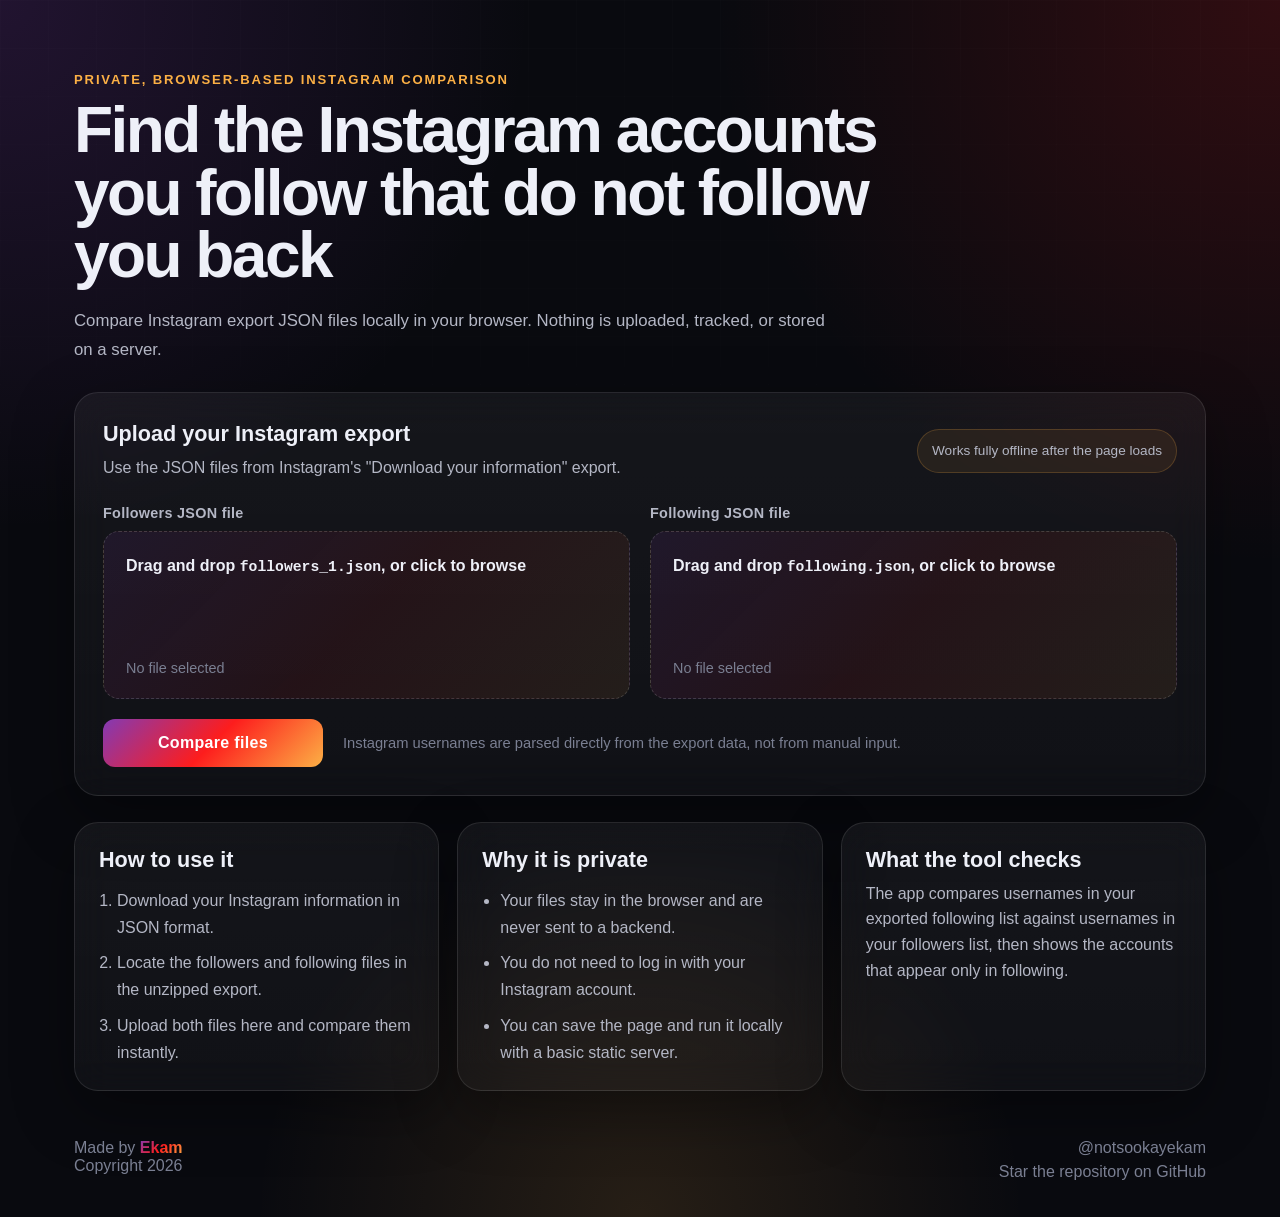
==== commit c523aafd: "feat: Implement Instagram following-not-followers comparison tool with file upload, search, sort, an" ====
--- a/index.html
+++ b/index.html
@@ -1,512 +1,219 @@
 <!DOCTYPE html>
 <html lang="en">
-
 <head>
   <meta charset="UTF-8" />
   <meta name="viewport" content="width=device-width, initial-scale=1.0" />
-  <title>Find Following Not in Followers</title>
+  <title>Following Not Followers | Private Instagram Follower Checker</title>
+  <meta
+    name="description"
+    content="Compare Instagram followers and following export files privately in your browser to find accounts that do not follow you back."
+  />
+  <meta
+    name="keywords"
+    content="instagram followers checker, following not followers, instagram export json, who doesn't follow me back"
+  />
+  <meta name="robots" content="index, follow" />
+  <meta name="theme-color" content="#0a0a0f" />
+  <link rel="canonical" href="https://following-not-followers.vercel.app/" />
+  <meta property="og:type" content="website" />
+  <meta property="og:title" content="Following Not Followers | Private Instagram Follower Checker" />
+  <meta
+    property="og:description"
+    content="Upload Instagram export JSON files locally and instantly see which accounts you follow that do not follow you back."
+  />
+  <meta property="og:url" content="https://following-not-followers.vercel.app/" />
+  <meta property="og:image" content="https://following-not-followers.vercel.app/favicon.png" />
+  <meta name="twitter:card" content="summary" />
+  <meta name="twitter:title" content="Following Not Followers | Private Instagram Follower Checker" />
+  <meta
+    name="twitter:description"
+    content="A fast, private browser tool for comparing Instagram followers and following JSON exports."
+  />
+  <meta name="twitter:image" content="https://following-not-followers.vercel.app/favicon.png" />
   <link rel="icon" type="image/png" href="favicon.png" />
-  <link rel="stylesheet" href="style.css">
+  <link rel="stylesheet" href="style.css" />
+  <script type="application/ld+json">
+    {
+      "@context": "https://schema.org",
+      "@type": "SoftwareApplication",
+      "name": "Following Not Followers",
+      "applicationCategory": "UtilityApplication",
+      "operatingSystem": "Web",
+      "url": "https://following-not-followers.vercel.app/",
+      "description": "A browser-based tool that compares Instagram export files to find accounts you follow that do not follow you back.",
+      "offers": {
+        "@type": "Offer",
+        "price": "0",
+        "priceCurrency": "USD"
+      },
+      "featureList": [
+        "Local JSON comparison",
+        "No account login required",
+        "Search and sort results",
+        "Private browser-only processing"
+      ]
+    }
+  </script>
+  <script src="app.js" defer></script>
 </head>
-
 <body>
-  <div class="header">
-    <h1>Find "Following" Not in "Followers"</h1>
-    <p>Upload your Instagram data export files to discover who doesn't follow you back</p>
-  </div>
-
-  <div class="upload-section">
-    <label>Followers JSON File</label>
-    <div class="drop-zone" id="followersDropZone">
-      📂 Drag & drop file here, or click to browse
-      <input type="file" id="followersFile" accept="application/json" />
-    </div>
-
-    <label>Following JSON File</label>
-    <div class="drop-zone" id="followingDropZone">
-      📂 Drag & drop file here, or click to browse
-      <input type="file" id="followingFile" accept="application/json" />
-    </div>
-
-    <button id="compareBtn">Compare</button>
-  </div>
-
-  <div class="error-banner" id="errorBanner"></div>
-
-  <div id="results">
-    <div class="count-banner" id="countBanner"></div>
-
-    <div class="toolbar">
-      <div class="search-wrapper">
-        <span class="search-icon"><svg width="16" height="16" viewBox="0 0 24 24" fill="none" stroke="currentColor"
-            stroke-width="1.5" stroke-linecap="round" stroke-linejoin="round">
-            <circle cx="11" cy="11" r="7" />
-            <line x1="16.5" y1="16.5" x2="21" y2="21" />
-          </svg></span>
-        <input type="text" class="search-box" id="searchBox" placeholder="Search usernames…" />
+  <div class="page-shell">
+    <header class="hero">
+      <p class="eyebrow">Private, browser-based Instagram comparison</p>
+      <h1>Find the Instagram accounts you follow that do not follow you back</h1>
+      <p class="hero-copy">
+        Compare Instagram export JSON files locally in your browser. Nothing is uploaded, tracked, or stored on a
+        server.
+      </p>
+    </header>
+
+    <main class="page-content">
+      <section class="panel tool-panel" aria-labelledby="compareHeading">
+        <div class="panel-heading">
+          <div>
+            <h2 id="compareHeading">Upload your Instagram export</h2>
+            <p>Use the JSON files from Instagram's "Download your information" export.</p>
+          </div>
+          <p class="panel-badge">Works fully offline after the page loads</p>
+        </div>
+
+        <form id="compareForm" class="compare-form">
+          <div class="file-grid">
+            <div class="field-group">
+              <label for="followersFile">Followers JSON file</label>
+              <div class="drop-zone" id="followersDropZone" role="button" tabindex="0" aria-controls="followersFile">
+                <span class="drop-zone__text drop-zone__text--desktop">Drag and drop <code>followers_1.json</code>, or click to browse</span>
+                <span class="drop-zone__text drop-zone__text--mobile">Tap to choose <code>followers_1.json</code></span>
+                <span class="drop-zone__meta" id="followersStatus">No file selected</span>
+                <input type="file" id="followersFile" accept=".json,application/json" />
+              </div>
+            </div>
+
+            <div class="field-group">
+              <label for="followingFile">Following JSON file</label>
+              <div class="drop-zone" id="followingDropZone" role="button" tabindex="0" aria-controls="followingFile">
+                <span class="drop-zone__text drop-zone__text--desktop">Drag and drop <code>following.json</code>, or click to browse</span>
+                <span class="drop-zone__text drop-zone__text--mobile">Tap to choose <code>following.json</code></span>
+                <span class="drop-zone__meta" id="followingStatus">No file selected</span>
+                <input type="file" id="followingFile" accept=".json,application/json" />
+              </div>
+            </div>
+          </div>
+
+          <div class="form-actions">
+            <button id="compareBtn" type="submit">Compare files</button>
+            <p class="help-text">Instagram usernames are parsed directly from the export data, not from manual input.</p>
+          </div>
+        </form>
+
+        <div class="error-banner" id="errorBanner" role="alert" aria-live="polite" hidden></div>
+      </section>
+
+      <section class="panel results-panel" id="results" aria-labelledby="resultsHeading" hidden>
+        <div class="results-header">
+          <div>
+            <h2 id="resultsHeading">Comparison results</h2>
+            <p>Search, sort, and open profiles directly on Instagram.</p>
+          </div>
+          <div class="count-banner" id="countBanner" aria-live="polite"></div>
+        </div>
+
+        <div class="toolbar">
+          <div class="search-wrapper">
+            <label class="visually-hidden" for="searchBox">Search usernames</label>
+            <span class="search-icon" aria-hidden="true">
+              <svg width="16" height="16" viewBox="0 0 24 24" fill="none" stroke="currentColor" stroke-width="1.5" stroke-linecap="round" stroke-linejoin="round">
+                <circle cx="11" cy="11" r="7" />
+                <line x1="16.5" y1="16.5" x2="21" y2="21" />
+              </svg>
+            </span>
+            <input
+              type="search"
+              class="search-box"
+              id="searchBox"
+              placeholder="Search usernames"
+              autocomplete="off"
+              spellcheck="false"
+            />
+          </div>
+
+          <div class="dropdown-wrapper">
+            <button class="toolbar-btn" id="sortBtn" type="button" aria-haspopup="true" aria-expanded="false">
+              <span class="icon" aria-hidden="true">
+                <svg width="16" height="16" viewBox="0 0 24 24" fill="none" stroke="currentColor" stroke-width="1.5" stroke-linecap="round" stroke-linejoin="round">
+                  <line x1="4" y1="7" x2="20" y2="7" />
+                  <line x1="4" y1="12" x2="16" y2="12" />
+                  <line x1="4" y1="17" x2="12" y2="17" />
+                </svg>
+              </span>
+              <span id="sortLabel">Username A to Z</span>
+              <span class="chevron" aria-hidden="true">&#9662;</span>
+            </button>
+            <div class="dropdown-menu" id="sortMenu" aria-label="Sort results">
+              <button class="dropdown-item selected" data-sort="username-asc" type="button" aria-pressed="true">
+                <span class="check" aria-hidden="true">&#10003;</span>
+                <span>Username A to Z</span>
+              </button>
+              <button class="dropdown-item" data-sort="username-desc" type="button" aria-pressed="false">
+                <span class="check" aria-hidden="true"></span>
+                <span>Username Z to A</span>
+              </button>
+              <div class="dropdown-divider"></div>
+              <button class="dropdown-item" data-sort="date-newest" type="button" aria-pressed="false">
+                <span class="check" aria-hidden="true"></span>
+                <span>Follow date, newest first</span>
+              </button>
+              <button class="dropdown-item" data-sort="date-oldest" type="button" aria-pressed="false">
+                <span class="check" aria-hidden="true"></span>
+                <span>Follow date, oldest first</span>
+              </button>
+            </div>
+          </div>
+        </div>
+
+        <p class="search-info" id="searchInfo" aria-live="polite"></p>
+        <ul id="resultList" class="card-grid"></ul>
+      </section>
+
+      <section class="info-grid" aria-label="Helpful information">
+        <article class="panel info-card">
+          <h2>How to use it</h2>
+          <ol class="info-list">
+            <li>Download your Instagram information in JSON format.</li>
+            <li>Locate the followers and following files in the unzipped export.</li>
+            <li>Upload both files here and compare them instantly.</li>
+          </ol>
+        </article>
+
+        <article class="panel info-card">
+          <h2>Why it is private</h2>
+          <ul class="info-list">
+            <li>Your files stay in the browser and are never sent to a backend.</li>
+            <li>You do not need to log in with your Instagram account.</li>
+            <li>You can save the page and run it locally with a basic static server.</li>
+          </ul>
+        </article>
+
+        <article class="panel info-card">
+          <h2>What the tool checks</h2>
+          <p>
+            The app compares usernames in your exported following list against usernames in your followers list, then
+            shows the accounts that appear only in following.
+          </p>
+        </article>
+      </section>
+    </main>
+
+    <footer class="footer">
+      <div>
+        <p>Made by <span class="ig-handle">Ekam</span></p>
+        <p>Copyright <span id="footerYear"></span></p>
       </div>
-
-      <!-- Sort Dropdown -->
-      <div class="dropdown-wrapper" id="sortDropdown">
-        <button class="toolbar-btn" id="sortBtn">
-          <span class="icon"><svg width="16" height="16" viewBox="0 0 24 24" fill="none" stroke="currentColor"
-              stroke-width="1.5" stroke-linecap="round" stroke-linejoin="round">
-              <line x1="4" y1="7" x2="20" y2="7" />
-              <line x1="4" y1="12" x2="16" y2="12" />
-              <line x1="4" y1="17" x2="12" y2="17" />
-            </svg></span>
-          <span id="sortLabel">Sort</span>
-          <span class="chevron">▼</span>
-        </button>
-        <div class="dropdown-menu" id="sortMenu">
-          <button class="dropdown-item selected" data-sort="username-asc">
-            <span class="check">✓</span> Username A → Z
-          </button>
-          <button class="dropdown-item" data-sort="username-desc">
-            <span class="check"></span> Username Z → A
-          </button>
-          <div class="dropdown-divider"></div>
-          <button class="dropdown-item" data-sort="date-newest">
-            <span class="check"></span> Follow Date (Newest)
-          </button>
-          <button class="dropdown-item" data-sort="date-oldest">
-            <span class="check"></span> Follow Date (Oldest)
-          </button>
-        </div>
+      <div class="footer-links">
+        <a href="https://www.instagram.com/notsookayekam" target="_blank" rel="noopener noreferrer">@notsookayekam</a>
+        <a href="https://github.com/Ekam-Bitt/following-not-followers" target="_blank" rel="noopener noreferrer">Star the repository on GitHub</a>
       </div>
-    </div>
-
-    <div class="search-info" id="searchInfo"></div>
-
-    <ul id="resultList" class="card-grid"></ul>
-  </div>
-
-  <script>
-    // ──────────────────────────────────────
-    // Drag & drop setup
-    // ──────────────────────────────────────
-    function setupDropZone(dropZoneId, inputId) {
-      const dropZone = document.getElementById(dropZoneId);
-      const input = document.getElementById(inputId);
-
-      const label = document.createElement("span");
-      label.textContent = dropZone.firstChild.textContent.trim();
-      dropZone.firstChild.replaceWith(label);
-
-      function setLabel(text) {
-        label.textContent = text;
-      }
-
-      dropZone.addEventListener("click", (e) => {
-        if (e.target !== input) input.click();
-      });
-
-      input.addEventListener("change", () => {
-        if (input.files.length > 0) {
-          setLabel(`✅ ${input.files[0].name}`);
-          dropZone.classList.add("has-file");
-        }
-      });
-
-      dropZone.addEventListener("dragover", (e) => {
-        e.preventDefault();
-        dropZone.classList.add("drag-over");
-      });
-
-      dropZone.addEventListener("dragleave", () => {
-        dropZone.classList.remove("drag-over");
-      });
-
-      dropZone.addEventListener("drop", (e) => {
-        e.preventDefault();
-        dropZone.classList.remove("drag-over");
-        const file = e.dataTransfer.files[0];
-        if (file && file.type === "application/json") {
-          const dt = new DataTransfer();
-          dt.items.add(file);
-          input.files = dt.files;
-          setLabel(`✅ ${file.name}`);
-          dropZone.classList.add("has-file");
-        } else {
-          showError("Please drop a valid JSON file.");
-        }
-      });
-    }
-
-    setupDropZone("followersDropZone", "followersFile");
-    setupDropZone("followingDropZone", "followingFile");
-
-    // ──────────────────────────────────────
-    // Error display
-    // ──────────────────────────────────────
-    function showError(msg) {
-      const banner = document.getElementById("errorBanner");
-      banner.textContent = msg;
-      banner.style.display = "block";
-      setTimeout(() => (banner.style.display = "none"), 6000);
-    }
-
-    function hideError() {
-      document.getElementById("errorBanner").style.display = "none";
-    }
-
-    // ──────────────────────────────────────
-    // Auto-detect: find the array of items
-    // with string_list_data in any JSON shape
-    // ──────────────────────────────────────
-    function findItemsArray(data) {
-      if (Array.isArray(data)) {
-        if (data.length > 0 && data[0].string_list_data) {
-          return data;
-        }
-      }
-      if (data && typeof data === "object" && !Array.isArray(data)) {
-        for (const key of Object.keys(data)) {
-          const result = findItemsArray(data[key]);
-          if (result) return result;
-        }
-      }
-      return null;
-    }
-
-    // ──────────────────────────────────────
-    // Extract usernames + timestamps
-    // ──────────────────────────────────────
-    function extractUsernamesWithData(items) {
-      return items.flatMap((item) => {
-        if (!item.string_list_data || !Array.isArray(item.string_list_data)) {
-          return [];
-        }
-        return item.string_list_data.map((entry) => {
-          let username = entry.value || item.title;
-          if (entry.href) {
-            try {
-              const url = new URL(entry.href);
-              const pathParts = url.pathname.split("/").filter(Boolean);
-              username = pathParts[pathParts.length - 1];
-            } catch (_) { }
-          }
-          return {
-            username,
-            timestamp: entry.timestamp || null,
-          };
-        });
-      });
-    }
-
-    // ──────────────────────────────────────
-    // Read a file and parse JSON
-    // ──────────────────────────────────────
-    function readFile(file) {
-      return new Promise((resolve, reject) => {
-        const reader = new FileReader();
-        reader.onload = (event) => {
-          try {
-            const data = JSON.parse(event.target.result);
-            resolve(data);
-          } catch (error) {
-            reject(`"${file.name}" is not valid JSON.`);
-          }
-        };
-        reader.onerror = () => reject(`Failed to read "${file.name}".`);
-        reader.readAsText(file);
-      });
-    }
-
-
-
-    // ──────────────────────────────────────
-    // Format timestamp to date string
-    // ──────────────────────────────────────
-    function formatDate(ts) {
-      if (!ts) return null;
-      const d = new Date(ts * 1000);
-      return d.toLocaleDateString("en-US", { month: "short", day: "numeric", year: "numeric" });
-    }
-
-    // ──────────────────────────────────────
-    // Instagram colors for fallback avatars
-    // ──────────────────────────────────────
-    const IG_GRADIENTS = [
-      "linear-gradient(135deg, #833ab4, #fd1d1d)",
-      "linear-gradient(135deg, #fd1d1d, #fcb045)",
-      "linear-gradient(135deg, #fcb045, #833ab4)",
-      "linear-gradient(135deg, #405de6, #833ab4)",
-      "linear-gradient(135deg, #e1306c, #fd1d1d)",
-      "linear-gradient(135deg, #833ab4, #c13584)",
-      "linear-gradient(135deg, #405de6, #5851db)",
-      "linear-gradient(135deg, #f77737, #fcb045)",
-    ];
-
-    function getGradient(username) {
-      let hash = 0;
-      for (let i = 0; i < username.length; i++) {
-        hash = username.charCodeAt(i) + ((hash << 5) - hash);
-      }
-      return IG_GRADIENTS[Math.abs(hash) % IG_GRADIENTS.length];
-    }
-
-    // ──────────────────────────────────────
-    // Build a profile card HTML
-    // ──────────────────────────────────────
-    function createProfileCard(userEntry) {
-      const { username, timestamp } = userEntry;
-      const card = document.createElement("li");
-      card.className = "profile-card";
-
-      const initial = username.charAt(0).toUpperCase();
-      const gradient = getGradient(username);
-      const followDate = formatDate(timestamp);
-
-      card.innerHTML = `
-        <div class="card-top">
-          <div class="avatar-wrapper">
-            <div class="avatar-ring">
-              <div class="avatar" style="background:${gradient}">${initial}</div>
-            </div>
-          </div>
-          <div class="user-info">
-            <span class="username">@${username}</span>
-          </div>
-        </div>
-        ${followDate ? `<div class="follow-date">Following since <span>${followDate}</span></div>` : ""}
-        <a class="visit-btn" href="https://www.instagram.com/${username}" target="_blank" rel="noopener noreferrer">
-          View Profile <span class="arrow">→</span>
-        </a>
-      `;
-
-      return card;
-    }
-
-    // ──────────────────────────────────────
-    // Search / filter / sort state
-    // ──────────────────────────────────────
-    let allResults = []; // array of { username, timestamp }
-    let currentSort = "username-asc";
-
-    // ──────────────────────────────────────
-    // Dropdown toggle logic
-    // ──────────────────────────────────────
-    function setupDropdown(btnId, menuId, onSelect, labelId) {
-      const btn = document.getElementById(btnId);
-      const menu = document.getElementById(menuId);
-
-      btn.addEventListener("click", (e) => {
-        e.stopPropagation();
-        // Close other dropdowns
-        document.querySelectorAll(".dropdown-menu.show").forEach((m) => {
-          if (m !== menu) {
-            m.classList.remove("show");
-            m.previousElementSibling?.classList.remove("open");
-          }
-        });
-        menu.classList.toggle("show");
-        btn.classList.toggle("open");
-      });
-
-      menu.querySelectorAll(".dropdown-item").forEach((item) => {
-        item.addEventListener("click", () => {
-          // Update selection UI
-          menu.querySelectorAll(".dropdown-item").forEach((i) => {
-            i.classList.remove("selected");
-            i.querySelector(".check").textContent = "";
-          });
-          item.classList.add("selected");
-          item.querySelector(".check").textContent = "✓";
-
-          // Update button label
-          const label = item.textContent.replace("✓", "").trim();
-          document.getElementById(labelId).textContent = label;
-          btn.classList.add("active");
-
-          // Close menu
-          menu.classList.remove("show");
-          btn.classList.remove("open");
-
-          // Trigger callback
-          onSelect(item.dataset.filter || item.dataset.sort);
-        });
-      });
-    }
-
-    // Close dropdowns when clicking outside
-    document.addEventListener("click", () => {
-      document.querySelectorAll(".dropdown-menu.show").forEach((m) => {
-        m.classList.remove("show");
-        m.previousElementSibling?.classList.remove("open");
-      });
-    });
-
-    setupDropdown("sortBtn", "sortMenu", (value) => {
-      currentSort = value;
-      applyFilterSortSearch();
-    }, "sortLabel");
-
-    // ──────────────────────────────────────
-    // Sort logic
-    // ──────────────────────────────────────
-    function applySort(list) {
-      const sorted = [...list];
-      sorted.sort((a, b) => {
-        switch (currentSort) {
-          case "username-asc":
-            return a.username.localeCompare(b.username);
-          case "username-desc":
-            return b.username.localeCompare(a.username);
-          case "date-newest":
-            return (b.timestamp || 0) - (a.timestamp || 0);
-          case "date-oldest":
-            return (a.timestamp || 0) - (b.timestamp || 0);
-          default:
-            return 0;
-        }
-      });
-      return sorted;
-    }
-
-    // ──────────────────────────────────────
-    // Combined sort + search
-    // ──────────────────────────────────────
-    function applyFilterSortSearch() {
-      const query = document.getElementById("searchBox").value.toLowerCase();
-      let list = allResults;
-
-      // Search
-      if (query) {
-        list = list.filter((u) =>
-          u.username.toLowerCase().includes(query)
-        );
-      }
-
-      // Sort
-      list = applySort(list);
-
-      renderCards(list);
-    }
-
-    document.getElementById("searchBox").addEventListener("input", () => {
-      applyFilterSortSearch();
-    });
-
-    function renderCards(list) {
-      const resultList = document.getElementById("resultList");
-      const searchInfo = document.getElementById("searchInfo");
-      resultList.innerHTML = "";
-
-      if (list.length === 0) {
-        resultList.innerHTML = '<div class="no-results">No matches found.</div>';
-        searchInfo.textContent = "";
-        return;
-      }
-
-      if (list.length !== allResults.length) {
-        searchInfo.textContent = `Showing ${list.length} of ${allResults.length}`;
-      } else {
-        searchInfo.textContent = "";
-      }
-
-      list.forEach((userEntry) => {
-        const card = createProfileCard(userEntry);
-        resultList.appendChild(card);
-      });
-    }
-
-
-
-    // ──────────────────────────────────────
-    // Compare logic
-    // ──────────────────────────────────────
-    document.getElementById("compareBtn").addEventListener("click", async () => {
-      const followersFile = document.getElementById("followersFile").files[0];
-      const followingFile = document.getElementById("followingFile").files[0];
-
-      if (!followersFile || !followingFile) {
-        showError("Please upload both JSON files.");
-        return;
-      }
-
-      hideError();
-      const btn = document.getElementById("compareBtn");
-      const resultsDiv = document.getElementById("results");
-      btn.disabled = true;
-      resultsDiv.style.display = "none";
-
-      try {
-        const [followersData, followingData] = await Promise.all([
-          readFile(followersFile),
-          readFile(followingFile),
-        ]);
-
-        const followersItems = findItemsArray(followersData);
-        if (!followersItems) {
-          throw new Error(
-            `Could not find user data in "${followersFile.name}". Expected an array of items with "string_list_data".`
-          );
-        }
-
-        const followingItems = findItemsArray(followingData);
-        if (!followingItems) {
-          throw new Error(
-            `Could not find user data in "${followingFile.name}". Expected an array of items with "string_list_data".`
-          );
-        }
-
-        const followersSet = new Set(
-          extractUsernamesWithData(followersItems).map((e) => e.username)
-        );
-        const followingAll = extractUsernamesWithData(followingItems);
-
-        // Find "following" who are not in "followers"
-        const notFollowers = followingAll
-          .filter((entry) => !followersSet.has(entry.username))
-          .sort((a, b) => a.username.localeCompare(b.username));
-
-        // Deduplicate by username
-        const seen = new Set();
-        allResults = notFollowers.filter((entry) => {
-          if (seen.has(entry.username)) return false;
-          seen.add(entry.username);
-          return true;
-        });
-
-        // Show results
-        resultsDiv.style.display = "block";
-
-        const countBanner = document.getElementById("countBanner");
-        if (allResults.length === 0) {
-          countBanner.textContent = '🎉 All "following" are also "followers"!';
-          countBanner.style.background = "linear-gradient(135deg, #059669, #10b981)";
-        } else {
-          countBanner.textContent = `${allResults.length} account${allResults.length === 1 ? "" : "s"} don't follow you back`;
-          countBanner.style.background = "linear-gradient(135deg, #833ab4, #fd1d1d, #fcb045)";
-        }
-
-        document.getElementById("searchBox").value = "";
-
-        renderCards(allResults);
-      } catch (error) {
-        showError(error.message || error);
-      } finally {
-        btn.disabled = false;
-      }
-    });
-  </script>
-
-  <!-- Footer -->
-  <div class="footer">
-    <div>
-      <p style="margin: 0;">
-        Made by <span class="ig-handle">Ekam</span>
-      </p>
-      © <span id="footerYear"></span>
-      <script>document.getElementById("footerYear").textContent = new Date().getFullYear();</script>
-    </div>
-    <div class="right">
-      Follow
-      <a href="https://www.instagram.com/notsookayekam" target="_blank" class="ig-handle">@notsookayekam</a><br />
-      <a href="https://github.com/Ekam-Bitt/following-not-followers" target="_blank">⭐️ this repo on Github</a>
-    </div>
+    </footer>
   </div>
 </body>
-
-</html>+</html>
--- a/style.css
+++ b/style.css
@@ -1,205 +1,339 @@
-/* ── Reset & Base ──────────────────────── */
-* {
+:root {
+  --bg: #090a0f;
+  --bg-elevated: rgba(255, 255, 255, 0.04);
+  --bg-elevated-strong: rgba(255, 255, 255, 0.07);
+  --border: rgba(255, 255, 255, 0.1);
+  --border-strong: rgba(255, 255, 255, 0.16);
+  --text: #eef0f8;
+  --text-muted: #b4b7c5;
+  --text-soft: #7a7f92;
+  --accent-1: #833ab4;
+  --accent-2: #fd1d1d;
+  --accent-3: #fcb045;
+  --success-1: #059669;
+  --success-2: #10b981;
+  --danger-bg: rgba(239, 68, 68, 0.16);
+  --danger-border: rgba(248, 113, 113, 0.3);
+  --danger-text: #fecaca;
+  --shadow: 0 20px 60px rgba(0, 0, 0, 0.35);
+  --radius-lg: 24px;
+  --radius-md: 16px;
+  --radius-sm: 12px;
+  --content-width: 1180px;
+  --surface-gradient: linear-gradient(135deg, rgba(131, 58, 180, 0.12), rgba(253, 29, 29, 0.08), rgba(252, 176, 69, 0.08));
+  font-synthesis-weight: none;
+}
+
+*,
+*::before,
+*::after {
   box-sizing: border-box;
+}
+
+html {
+  scroll-behavior: smooth;
+}
+
+body {
   margin: 0;
+  min-height: 100vh;
+  font-family: Inter, "Segoe UI", -apple-system, BlinkMacSystemFont, sans-serif;
+  color: var(--text);
+  background:
+    radial-gradient(circle at top left, rgba(131, 58, 180, 0.2), transparent 30%),
+    radial-gradient(circle at top right, rgba(253, 29, 29, 0.16), transparent 32%),
+    radial-gradient(circle at bottom center, rgba(252, 176, 69, 0.12), transparent 28%),
+    var(--bg);
+}
+
+a {
+  color: inherit;
+}
+
+button,
+input {
+  font: inherit;
+}
+
+code {
+  font-family: "SFMono-Regular", SFMono-Regular, Consolas, "Liberation Mono", Menlo, monospace;
+  font-size: 0.92em;
+}
+
+.visually-hidden {
+  position: absolute;
+  width: 1px;
+  height: 1px;
   padding: 0;
-}
-
-body {
-  font-family: "Inter", -apple-system, BlinkMacSystemFont, sans-serif;
-  background-color: #0a0a0f;
-  color: #e4e4e7;
+  margin: -1px;
+  overflow: hidden;
+  clip: rect(0, 0, 0, 0);
+  white-space: nowrap;
+  border: 0;
+}
+
+.page-shell {
   min-height: 100vh;
-  display: flex;
-  flex-direction: column;
-}
-
-/* ── Background Gradient Mesh ─────────── */
-body::before {
+  position: relative;
+}
+
+.page-shell::before {
   content: "";
   position: fixed;
-  top: 0;
-  left: 0;
-  width: 100%;
-  height: 100%;
-  background:
-    radial-gradient(ellipse at 20% 0%, rgba(131, 58, 180, 0.15) 0%, transparent 50%),
-    radial-gradient(ellipse at 80% 0%, rgba(253, 29, 29, 0.1) 0%, transparent 50%),
-    radial-gradient(ellipse at 50% 100%, rgba(252, 176, 69, 0.08) 0%, transparent 50%);
+  inset: 0;
   pointer-events: none;
-  z-index: 0;
-}
-
-/* ── Header ────────────────────────────── */
-.header {
+  background-image:
+    linear-gradient(rgba(255, 255, 255, 0.02) 1px, transparent 1px),
+    linear-gradient(90deg, rgba(255, 255, 255, 0.02) 1px, transparent 1px);
+  background-size: 48px 48px;
+  mask-image: linear-gradient(to bottom, rgba(0, 0, 0, 0.55), transparent 90%);
+}
+
+.hero,
+.page-content,
+.footer {
   position: relative;
   z-index: 1;
-  text-align: center;
-  padding: 40px 20px 10px;
-}
-
-.header h1 {
-  font-size: 2.2rem;
-  font-weight: 800;
-  background: linear-gradient(135deg, #833ab4, #fd1d1d, #fcb045);
-  -webkit-background-clip: text;
-  -webkit-text-fill-color: transparent;
-  background-clip: text;
-  letter-spacing: -0.02em;
-}
-
-.header p {
-  color: #71717a;
-  margin-top: 8px;
-  font-size: 0.95rem;
-}
-
-/* ── Upload Section ────────────────────── */
-.upload-section {
-  position: relative;
-  z-index: 1;
-  background: rgba(255, 255, 255, 0.04);
-  backdrop-filter: blur(20px);
-  border: 1px solid rgba(255, 255, 255, 0.08);
-  padding: 36px;
-  border-radius: 16px;
-  margin: 24px auto;
-  width: 90%;
-  max-width: 520px;
-}
-
-.upload-section label {
+}
+
+.hero {
+  max-width: var(--content-width);
+  margin: 0 auto;
+  padding: 72px 24px 28px;
+}
+
+.eyebrow {
+  margin: 0 0 12px;
+  color: var(--accent-3);
+  font-size: 0.82rem;
+  font-weight: 700;
+  letter-spacing: 0.14em;
+  text-transform: uppercase;
+}
+
+.hero h1 {
+  margin: 0;
+  max-width: 900px;
+  font-size: clamp(2.5rem, 5vw, 4.75rem);
+  line-height: 0.98;
+  letter-spacing: -0.04em;
+}
+
+.hero-copy {
+  margin: 20px 0 0;
+  max-width: 760px;
+  color: var(--text-muted);
+  font-size: 1.05rem;
+  line-height: 1.7;
+}
+
+.page-content {
+  max-width: var(--content-width);
+  margin: 0 auto;
+  padding: 0 24px 48px;
+}
+
+.panel {
+  border: 1px solid var(--border);
+  border-radius: var(--radius-lg);
+  background: linear-gradient(180deg, rgba(255, 255, 255, 0.05), rgba(255, 255, 255, 0.03));
+  box-shadow: var(--shadow);
+  backdrop-filter: blur(18px);
+}
+
+.tool-panel,
+.results-panel {
+  padding: 28px;
+}
+
+.panel-heading,
+.results-header {
+  display: flex;
+  gap: 16px;
+  align-items: flex-start;
+  justify-content: space-between;
+  margin-bottom: 24px;
+}
+
+.panel-heading h2,
+.results-header h2,
+.info-card h2 {
+  margin: 0;
+  font-size: 1.35rem;
+}
+
+.panel-heading p,
+.results-header p,
+.info-card p {
+  margin: 8px 0 0;
+  color: var(--text-muted);
+  line-height: 1.6;
+}
+
+.panel-badge {
+  margin: 0;
+  padding: 10px 14px;
+  border: 1px solid rgba(252, 176, 69, 0.2);
+  border-radius: 999px;
+  color: var(--accent-3);
+  background: rgba(252, 176, 69, 0.08);
+  font-size: 0.85rem;
+  white-space: nowrap;
+}
+
+.compare-form {
+  display: grid;
+  gap: 20px;
+}
+
+.file-grid {
+  display: grid;
+  grid-template-columns: repeat(2, minmax(0, 1fr));
+  gap: 20px;
+}
+
+.field-group label {
+  display: block;
+  margin-bottom: 10px;
+  color: var(--text-muted);
   font-size: 0.9rem;
   font-weight: 600;
-  display: block;
-  margin-bottom: 8px;
-  color: #a1a1aa;
-  text-transform: uppercase;
-  letter-spacing: 0.05em;
-}
-
-/* ── Drop Zone ─────────────────────────── */
+  letter-spacing: 0.02em;
+}
+
 .drop-zone {
-  border: 2px dashed rgba(255, 255, 255, 0.12);
-  border-radius: 12px;
+  min-height: 168px;
   padding: 22px;
-  text-align: center;
+  border: 1px dashed var(--border-strong);
+  border-radius: var(--radius-md);
+  background: var(--surface-gradient);
+  display: flex;
+  flex-direction: column;
+  justify-content: space-between;
+  gap: 14px;
   cursor: pointer;
-  margin-bottom: 20px;
-  transition: all 0.3s ease;
-  background: rgba(255, 255, 255, 0.02);
-  color: #71717a;
-  font-size: 0.9rem;
-}
-
-.drop-zone:hover {
-  border-color: rgba(131, 58, 180, 0.5);
-  background: rgba(131, 58, 180, 0.05);
-}
-
-.drop-zone.drag-over {
-  border-color: #fcb045;
-  background: rgba(252, 176, 69, 0.08);
-  color: #fcb045;
-}
-
+  transition:
+    transform 0.2s ease,
+    border-color 0.2s ease,
+    background 0.2s ease,
+    box-shadow 0.2s ease;
+}
+
+.drop-zone:hover,
+.drop-zone:focus-visible {
+  border-color: rgba(131, 58, 180, 0.55);
+  transform: translateY(-2px);
+  outline: none;
+  box-shadow: 0 14px 36px rgba(131, 58, 180, 0.15);
+}
+
+.drop-zone.drag-over,
 .drop-zone.has-file {
-  border-color: rgba(131, 58, 180, 0.6);
-  background: rgba(131, 58, 180, 0.08);
-  color: #c084fc;
-  font-weight: 600;
+  border-color: rgba(252, 176, 69, 0.52);
+  background: linear-gradient(135deg, rgba(131, 58, 180, 0.16), rgba(253, 29, 29, 0.1), rgba(252, 176, 69, 0.14));
 }
 
 .drop-zone input[type="file"] {
   display: none;
 }
 
-/* ── Compare Button ────────────────────── */
-.upload-section button {
-  width: 100%;
-  padding: 14px;
-  background: linear-gradient(135deg, #833ab4, #fd1d1d, #fcb045);
-  color: white;
-  border: none;
-  border-radius: 12px;
+.drop-zone__text {
+  color: var(--text);
+  font-weight: 600;
+  line-height: 1.5;
+}
+
+.drop-zone__text--mobile {
+  display: none;
+}
+
+.drop-zone__meta {
+  color: var(--text-soft);
+  font-size: 0.9rem;
+}
+
+.drop-zone.has-file .drop-zone__meta {
+  color: #ffe3a7;
+}
+
+.form-actions {
+  display: flex;
+  flex-wrap: wrap;
+  gap: 12px 20px;
+  align-items: center;
+}
+
+#compareBtn {
+  min-width: 220px;
+  padding: 15px 22px;
+  border: 0;
+  border-radius: var(--radius-sm);
+  background: linear-gradient(135deg, var(--accent-1), var(--accent-2), var(--accent-3));
+  color: #fff;
+  font-weight: 800;
+  letter-spacing: 0.02em;
+  cursor: pointer;
+  transition: transform 0.2s ease, box-shadow 0.2s ease, opacity 0.2s ease;
+}
+
+#compareBtn:hover:not(:disabled),
+#compareBtn:focus-visible:not(:disabled) {
+  transform: translateY(-1px);
+  outline: none;
+  box-shadow: 0 16px 34px rgba(131, 58, 180, 0.24);
+}
+
+#compareBtn:disabled {
+  opacity: 0.55;
+  cursor: progress;
+}
+
+.help-text {
+  margin: 0;
+  color: var(--text-soft);
+  font-size: 0.92rem;
+}
+
+.error-banner {
+  margin-top: 18px;
+  padding: 14px 16px;
+  border: 1px solid var(--danger-border);
+  border-radius: var(--radius-sm);
+  color: var(--danger-text);
+  background: var(--danger-bg);
+  line-height: 1.5;
+}
+
+.results-panel {
+  margin-top: 26px;
+}
+
+.count-banner {
+  min-width: 280px;
+  padding: 16px 18px;
+  border-radius: var(--radius-md);
+  background: linear-gradient(135deg, var(--accent-1), var(--accent-2), var(--accent-3));
+  color: #fff;
+  text-align: center;
   font-size: 1rem;
   font-weight: 700;
-  cursor: pointer;
-  transition: all 0.3s ease;
-  letter-spacing: 0.02em;
+  line-height: 1.4;
+}
+
+.toolbar {
+  display: flex;
+  gap: 12px;
+  align-items: stretch;
+  margin-bottom: 10px;
+}
+
+.search-wrapper,
+.dropdown-wrapper {
   position: relative;
-  overflow: hidden;
-}
-
-.upload-section button::before {
-  content: "";
-  position: absolute;
-  inset: 0;
-  background: rgba(255, 255, 255, 0);
-  transition: background 0.3s ease;
-}
-
-.upload-section button:hover::before {
-  background: rgba(255, 255, 255, 0.1);
-}
-
-.upload-section button:disabled {
-  opacity: 0.4;
-  cursor: not-allowed;
-}
-
-/* ── Error Banner ──────────────────────── */
-.error-banner {
-  background: rgba(239, 68, 68, 0.15);
-  border: 1px solid rgba(239, 68, 68, 0.3);
-  color: #fca5a5;
-  padding: 14px 20px;
-  border-radius: 12px;
-  font-size: 0.9rem;
-  text-align: center;
-  margin: 15px auto;
-  width: 90%;
-  max-width: 520px;
-  display: none;
-  position: relative;
-  z-index: 1;
-}
-
-/* ── Results Section ───────────────────── */
-#results {
-  display: none;
-  width: 92%;
-  max-width: 1200px;
-  margin: 20px auto;
-  padding-bottom: 100px;
-  position: relative;
-  z-index: 1;
-}
-
-/* ── Count Banner ──────────────────────── */
-.count-banner {
-  background: linear-gradient(135deg, #833ab4, #fd1d1d, #fcb045);
-  color: white;
-  padding: 16px 24px;
-  border-radius: 14px;
-  font-size: 1.15rem;
-  font-weight: 700;
-  text-align: center;
-  margin-bottom: 16px;
-}
-
-/* ── Toolbar ────────────────────────────── */
-.toolbar {
-  display: flex;
-  gap: 10px;
-  margin-bottom: 8px;
-  align-items: stretch;
 }
 
 .search-wrapper {
-  position: relative;
   flex: 1;
-  min-width: 0;
 }
 
 .search-icon {
@@ -207,98 +341,80 @@
   left: 14px;
   top: 50%;
   transform: translateY(-50%);
-  color: #52525b;
+  color: var(--text-soft);
+  display: flex;
   pointer-events: none;
-  display: flex;
+}
+
+.search-box,
+.toolbar-btn {
+  width: 100%;
+  min-height: 48px;
+  border: 1px solid var(--border);
+  border-radius: var(--radius-sm);
+  background: var(--bg-elevated);
+  color: var(--text);
 }
 
 .search-box {
-  width: 100%;
-  padding: 12px 16px 12px 40px;
-  border: 1px solid rgba(255, 255, 255, 0.1);
-  border-radius: 12px;
-  font-size: 0.9rem;
-  background: rgba(255, 255, 255, 0.04);
-  color: #e4e4e7;
-  font-family: inherit;
-  transition: border-color 0.3s ease;
-}
-
-.search-box:focus {
-  outline: none;
-  border-color: rgba(131, 58, 180, 0.6);
+  padding: 12px 16px 12px 42px;
 }
 
 .search-box::placeholder {
-  color: #52525b;
-}
-
-/* ── Dropdown Wrapper ──────────────────── */
-.dropdown-wrapper {
-  position: relative;
+  color: var(--text-soft);
+}
+
+.search-box:focus,
+.toolbar-btn:focus-visible,
+.visit-btn:focus-visible {
+  outline: 2px solid rgba(252, 176, 69, 0.55);
+  outline-offset: 2px;
 }
 
 .toolbar-btn {
-  display: flex;
+  min-width: 240px;
+  padding: 12px 16px;
+  display: inline-flex;
   align-items: center;
-  gap: 6px;
-  padding: 12px 16px;
-  min-width: 210px;
-  flex-shrink: 0;
-  background: rgba(255, 255, 255, 0.04);
-  border: 1px solid rgba(255, 255, 255, 0.1);
-  border-radius: 12px;
-  color: #a1a1aa;
-  font-size: 0.85rem;
+  justify-content: center;
+  gap: 8px;
+  cursor: pointer;
+  color: var(--text-muted);
   font-weight: 600;
-  font-family: inherit;
-  cursor: pointer;
-  transition: all 0.2s ease;
-  white-space: nowrap;
-  user-select: none;
-}
-
-.toolbar-btn:hover {
-  background: rgba(255, 255, 255, 0.08);
-  border-color: rgba(131, 58, 180, 0.4);
-  color: #e4e4e7;
-}
-
-.toolbar-btn.active {
-  border-color: rgba(131, 58, 180, 0.6);
-  color: #c084fc;
-  background: rgba(131, 58, 180, 0.1);
-}
-
-.toolbar-btn .icon {
-  font-size: 1rem;
-}
-
-.toolbar-btn .chevron {
-  font-size: 0.65rem;
+  transition: border-color 0.2s ease, background 0.2s ease, color 0.2s ease;
+}
+
+.toolbar-btn:hover,
+.toolbar-btn[aria-expanded="true"] {
+  border-color: rgba(131, 58, 180, 0.48);
+  background: var(--bg-elevated-strong);
+  color: var(--text);
+}
+
+.chevron {
+  font-size: 0.72rem;
   transition: transform 0.2s ease;
 }
 
-.toolbar-btn.open .chevron {
+.toolbar-btn[aria-expanded="true"] .chevron {
   transform: rotate(180deg);
 }
 
-/* ── Dropdown Menu ─────────────────────── */
 .dropdown-menu {
   position: absolute;
-  top: calc(100% + 6px);
+  top: calc(100% + 8px);
   right: 0;
-  min-width: 200px;
-  background: #1a1a22;
-  border: 1px solid rgba(255, 255, 255, 0.1);
-  border-radius: 12px;
-  padding: 6px;
-  z-index: 20;
+  min-width: 260px;
+  padding: 8px;
+  border: 1px solid var(--border);
+  border-radius: var(--radius-md);
+  background: #161821;
+  box-shadow: 0 24px 50px rgba(0, 0, 0, 0.42);
   opacity: 0;
   visibility: hidden;
-  transform: translateY(-8px);
-  transition: all 0.2s ease;
-  box-shadow: 0 8px 32px rgba(0, 0, 0, 0.5);
+  transform: translateY(-6px);
+  transition: opacity 0.18s ease, visibility 0.18s ease, transform 0.18s ease;
+  z-index: 5;
 }
 
 .dropdown-menu.show {
@@ -308,276 +424,283 @@
 }
 
 .dropdown-item {
-  display: flex;
+  width: 100%;
+  border: 0;
+  background: transparent;
+  color: var(--text-muted);
+  text-align: left;
+  padding: 11px 12px;
+  border-radius: 10px;
+  display: flex;
+  gap: 10px;
   align-items: center;
-  gap: 10px;
-  padding: 10px 14px;
-  border-radius: 8px;
-  color: #a1a1aa;
-  font-size: 0.85rem;
   cursor: pointer;
-  transition: all 0.15s ease;
-  border: none;
-  background: none;
-  width: 100%;
-  font-family: inherit;
-  text-align: left;
-}
-
-.dropdown-item:hover {
-  background: rgba(255, 255, 255, 0.06);
-  color: #e4e4e7;
-}
-
-.dropdown-item.selected {
-  color: #c084fc;
-  background: rgba(131, 58, 180, 0.1);
-}
-
-.dropdown-item .check {
+  transition: background 0.15s ease, color 0.15s ease;
+}
+
+.dropdown-item:hover,
+.dropdown-item[aria-pressed="true"] {
+  background: rgba(131, 58, 180, 0.12);
+  color: var(--text);
+}
+
+.check {
   width: 16px;
   text-align: center;
-  font-size: 0.8rem;
+  color: var(--accent-3);
 }
 
 .dropdown-divider {
   height: 1px;
-  background: rgba(255, 255, 255, 0.06);
-  margin: 4px 8px;
+  margin: 6px 8px;
+  background: rgba(255, 255, 255, 0.08);
 }
 
 .search-info {
-  text-align: center;
-  color: #71717a;
-  font-size: 0.85rem;
-  margin-bottom: 12px;
-}
-
-/* ── Card Grid ──────────────────────────── */
+  min-height: 1.4em;
+  margin: 0 0 14px;
+  color: var(--text-soft);
+  font-size: 0.9rem;
+}
+
 .card-grid {
+  list-style: none;
   display: grid;
-  grid-template-columns: repeat(auto-fill, minmax(300px, 1fr));
+  grid-template-columns: repeat(auto-fill, minmax(260px, 1fr));
   gap: 16px;
-  list-style: none;
+  margin: 0;
   padding: 0;
 }
 
-/* ── Profile Card ──────────────────────── */
+.profile-card,
+.empty-state {
+  border: 1px solid var(--border);
+  border-radius: var(--radius-md);
+  background: linear-gradient(180deg, rgba(255, 255, 255, 0.05), rgba(255, 255, 255, 0.035));
+}
+
 .profile-card {
-  background: rgba(255, 255, 255, 0.04);
-  border: 1px solid rgba(255, 255, 255, 0.08);
-  border-radius: 16px;
-  padding: 24px;
-  transition: all 0.3s cubic-bezier(0.22, 1, 0.36, 1);
-  position: relative;
-  overflow: hidden;
-}
-
-.profile-card::before {
-  content: "";
-  position: absolute;
-  top: 0;
-  left: 0;
-  right: 0;
-  height: 3px;
-  background: linear-gradient(90deg, #833ab4, #fd1d1d, #fcb045);
-  opacity: 0;
-  transition: opacity 0.3s ease;
+  padding: 22px;
+  transition: transform 0.22s ease, border-color 0.22s ease, box-shadow 0.22s ease;
 }
 
 .profile-card:hover {
-  transform: translateY(-4px);
-  border-color: rgba(131, 58, 180, 0.3);
-  box-shadow: 0 12px 40px rgba(131, 58, 180, 0.15);
-}
-
-.profile-card:hover::before {
-  opacity: 1;
+  transform: translateY(-3px);
+  border-color: rgba(131, 58, 180, 0.36);
+  box-shadow: 0 18px 40px rgba(131, 58, 180, 0.14);
 }
 
 .card-top {
   display: flex;
   align-items: center;
-  gap: 16px;
-  margin-bottom: 16px;
-}
-
-/* ── Avatar ─────────────────────────────── */
-.avatar-wrapper {
-  position: relative;
+  gap: 14px;
+  margin-bottom: 14px;
+}
+
+.avatar-ring {
+  width: 58px;
+  height: 58px;
+  padding: 3px;
+  border-radius: 50%;
+  background: linear-gradient(135deg, var(--accent-1), var(--accent-2), var(--accent-3));
   flex-shrink: 0;
-}
-
-.avatar-ring {
-  width: 64px;
-  height: 64px;
-  border-radius: 50%;
-  padding: 3px;
-  background: linear-gradient(135deg, #833ab4, #fd1d1d, #fcb045);
 }
 
 .avatar {
   width: 100%;
   height: 100%;
   border-radius: 50%;
-  object-fit: cover;
-  background: #18181b;
-  border: 2px solid #0a0a0f;
-  display: flex;
-  align-items: center;
-  justify-content: center;
-  font-size: 1.4rem;
+  display: grid;
+  place-items: center;
+  border: 2px solid var(--bg);
+  color: #fff;
+  font-size: 1.2rem;
+  font-weight: 800;
+}
+
+.username {
+  display: block;
+  font-size: 1rem;
   font-weight: 700;
-  color: #e4e4e7;
-}
-
-/* ── User Info ──────────────────────────── */
-.user-info {
-  flex: 1;
-  min-width: 0;
-}
-
-.username {
-  font-weight: 700;
-  font-size: 1rem;
-  color: #e4e4e7;
-  display: block;
+  color: var(--text);
   overflow: hidden;
   text-overflow: ellipsis;
   white-space: nowrap;
 }
 
-/* ── Follow Date ───────────────────────── */
+.user-info {
+  min-width: 0;
+  flex: 1;
+}
+
 .follow-date {
-  font-size: 0.75rem;
-  color: #52525b;
-  margin-bottom: 14px;
-}
-
-.follow-date span {
-  color: #71717a;
-}
-
-/* ── Visit Button ──────────────────────── */
+  margin: 0 0 14px;
+  color: var(--text-soft);
+  font-size: 0.82rem;
+}
+
 .visit-btn {
-  display: flex;
+  display: inline-flex;
   align-items: center;
   justify-content: center;
   gap: 8px;
   width: 100%;
-  padding: 10px 16px;
-  background: rgba(255, 255, 255, 0.06);
-  border: 1px solid rgba(255, 255, 255, 0.1);
+  min-height: 44px;
+  padding: 10px 14px;
+  border: 1px solid var(--border);
   border-radius: 10px;
-  color: #e4e4e7;
-  font-size: 0.85rem;
+  background: rgba(255, 255, 255, 0.05);
+  color: var(--text);
+  text-decoration: none;
   font-weight: 600;
+  transition: background 0.2s ease, border-color 0.2s ease, transform 0.2s ease;
+}
+
+.visit-btn:hover {
+  transform: translateY(-1px);
+  border-color: rgba(252, 176, 69, 0.35);
+  background: linear-gradient(135deg, rgba(131, 58, 180, 0.18), rgba(253, 29, 29, 0.12));
+}
+
+.arrow {
+  font-size: 1rem;
+}
+
+.empty-state {
+  grid-column: 1 / -1;
+  padding: 36px 24px;
+  text-align: center;
+  color: var(--text-soft);
+}
+
+.info-grid {
+  display: grid;
+  grid-template-columns: repeat(3, minmax(0, 1fr));
+  gap: 18px;
+  margin-top: 26px;
+}
+
+.info-card {
+  padding: 24px;
+}
+
+.info-list {
+  margin: 14px 0 0;
+  padding-left: 18px;
+  color: var(--text-muted);
+  line-height: 1.7;
+}
+
+.info-list li + li {
+  margin-top: 8px;
+}
+
+.footer {
+  max-width: var(--content-width);
+  margin: 0 auto;
+  padding: 0 24px 36px;
+  display: flex;
+  justify-content: space-between;
+  gap: 16px;
+  color: var(--text-soft);
+}
+
+.footer p {
+  margin: 0;
+}
+
+.footer-links {
+  display: flex;
+  flex-direction: column;
+  align-items: flex-end;
+  gap: 6px;
+}
+
+.footer a {
   text-decoration: none;
-  transition: all 0.3s ease;
-  font-family: inherit;
-}
-
-.visit-btn:hover {
-  background: linear-gradient(135deg, rgba(131, 58, 180, 0.2), rgba(253, 29, 29, 0.15));
-  border-color: rgba(131, 58, 180, 0.4);
-  color: #fff;
-}
-
-.visit-btn .arrow {
-  font-size: 1.1rem;
-  transition: transform 0.3s ease;
-}
-
-.visit-btn:hover .arrow {
-  transform: translateX(3px);
-}
-
-.no-results {
-  text-align: center;
-  padding: 40px 20px;
-  color: #52525b;
-  font-size: 1rem;
-}
-
-/* ── Footer ─────────────────────────────── */
-.footer {
-  position: fixed;
-  bottom: 0;
-  width: 100%;
-  background: rgba(10, 10, 15, 0.9);
-  backdrop-filter: blur(12px);
-  border-top: 1px solid rgba(255, 255, 255, 0.06);
-  color: #71717a;
-  padding: 14px 24px;
-  display: flex;
-  justify-content: space-between;
-  align-items: center;
-  font-size: 0.85rem;
-  z-index: 10;
-}
-
-.footer a {
-  color: #a1a1aa;
-  text-decoration: none;
-  transition: color 0.3s ease;
+  transition: color 0.2s ease;
 }
 
 .footer a:hover {
-  color: #c084fc;
-}
-
-.footer .ig-handle {
-  background: linear-gradient(135deg, #833ab4, #fd1d1d, #fcb045);
+  color: var(--text);
+}
+
+.ig-handle {
+  background: linear-gradient(135deg, var(--accent-1), var(--accent-2), var(--accent-3));
   -webkit-background-clip: text;
   -webkit-text-fill-color: transparent;
   background-clip: text;
-  font-weight: 600;
-}
-
-.footer div.right {
-  text-align: right;
-}
-
-/* ── Responsive ─────────────────────────── */
-@media (max-width: 768px) {
-  .header h1 {
-    font-size: 1.6rem;
-  }
-
-  .upload-section {
-    padding: 24px;
-    width: 94%;
-  }
-
-  #results {
-    width: 94%;
+  font-weight: 700;
+}
+
+[hidden] {
+  display: none !important;
+}
+
+@media (max-width: 960px) {
+  .hero {
+    padding-top: 56px;
+  }
+
+  .file-grid,
+  .info-grid {
+    grid-template-columns: 1fr;
+  }
+
+  .panel-heading,
+  .results-header,
+  .footer {
+    flex-direction: column;
+  }
+
+  .count-banner,
+  .panel-badge {
+    min-width: 0;
+  }
+
+  .footer-links {
+    align-items: flex-start;
+  }
+}
+
+@media (max-width: 720px) {
+  .hero,
+  .page-content,
+  .footer {
+    padding-left: 18px;
+    padding-right: 18px;
+  }
+
+  .tool-panel,
+  .results-panel,
+  .info-card {
+    padding: 20px;
+  }
+
+  .drop-zone {
+    min-height: 132px;
+    padding: 18px;
+  }
+
+  .drop-zone__text--desktop {
+    display: none;
+  }
+
+  .drop-zone__text--mobile {
+    display: block;
   }
 
   .toolbar {
-    flex-wrap: wrap;
-  }
-
-  .search-box {
-    width: 100%;
-    flex: none;
+    flex-direction: column;
   }
 
   .toolbar-btn {
-    flex: none;
-  }
-
-  .card-grid {
-    grid-template-columns: 1fr;
-  }
-
-  .footer {
-    font-size: 0.75rem;
-    padding: 10px 16px;
-  }
-}
-
-@media (min-width: 1400px) {
-  .card-grid {
-    grid-template-columns: repeat(4, 1fr);
-  }
-}+    min-width: 0;
+  }
+
+  .dropdown-menu {
+    left: 0;
+    right: 0;
+    min-width: 0;
+  }
+}
